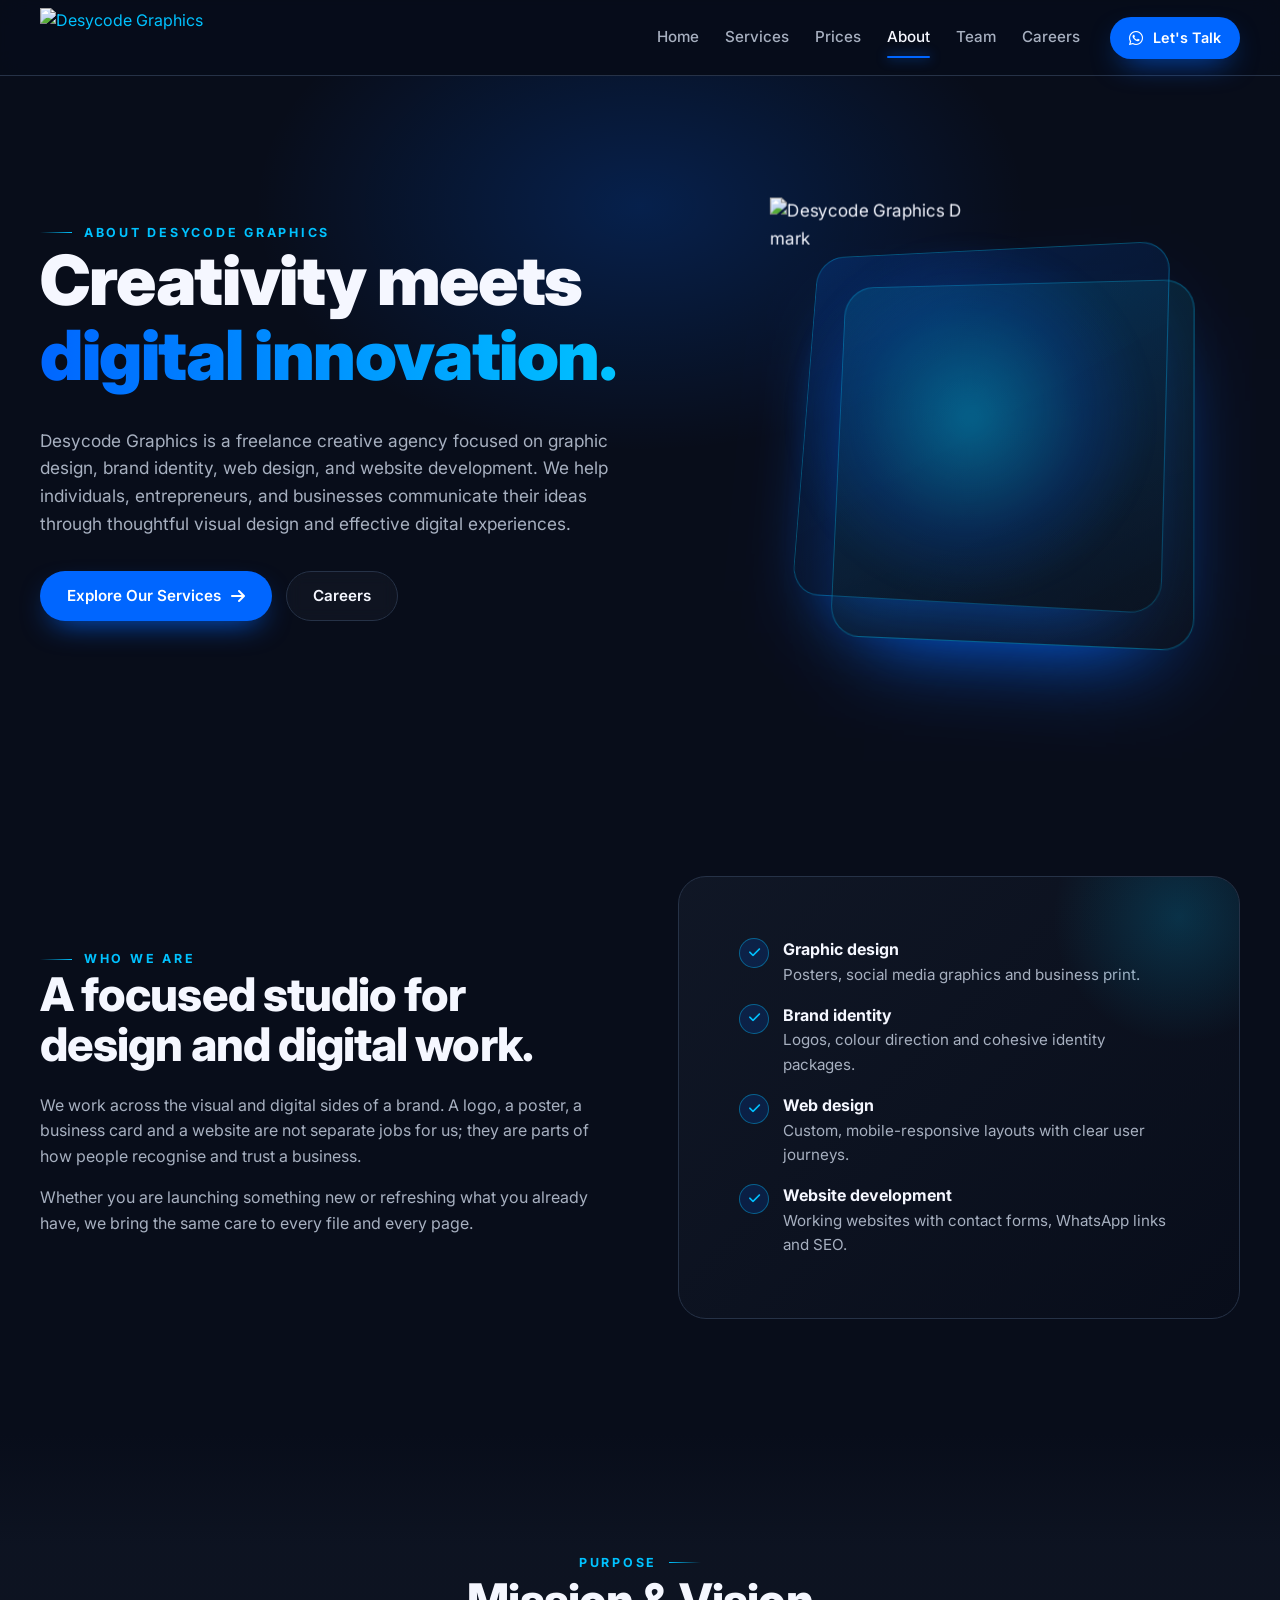
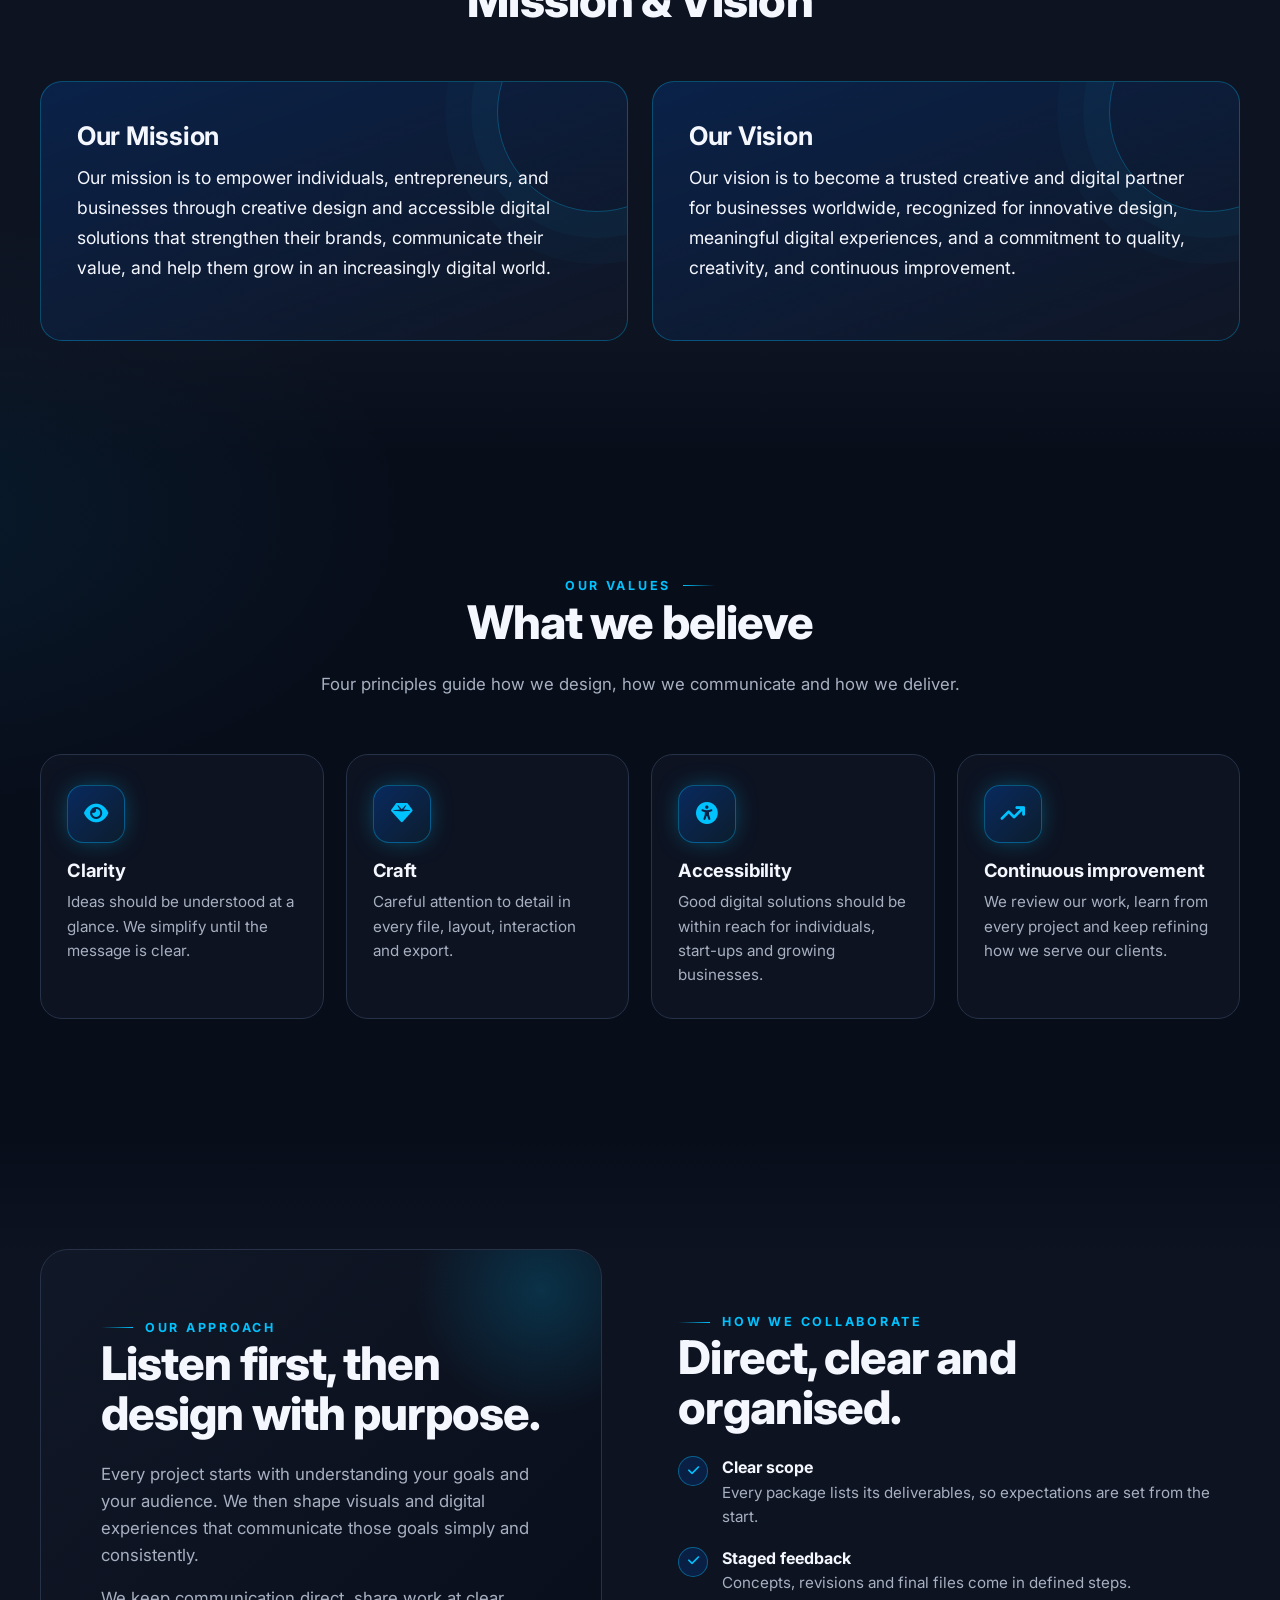
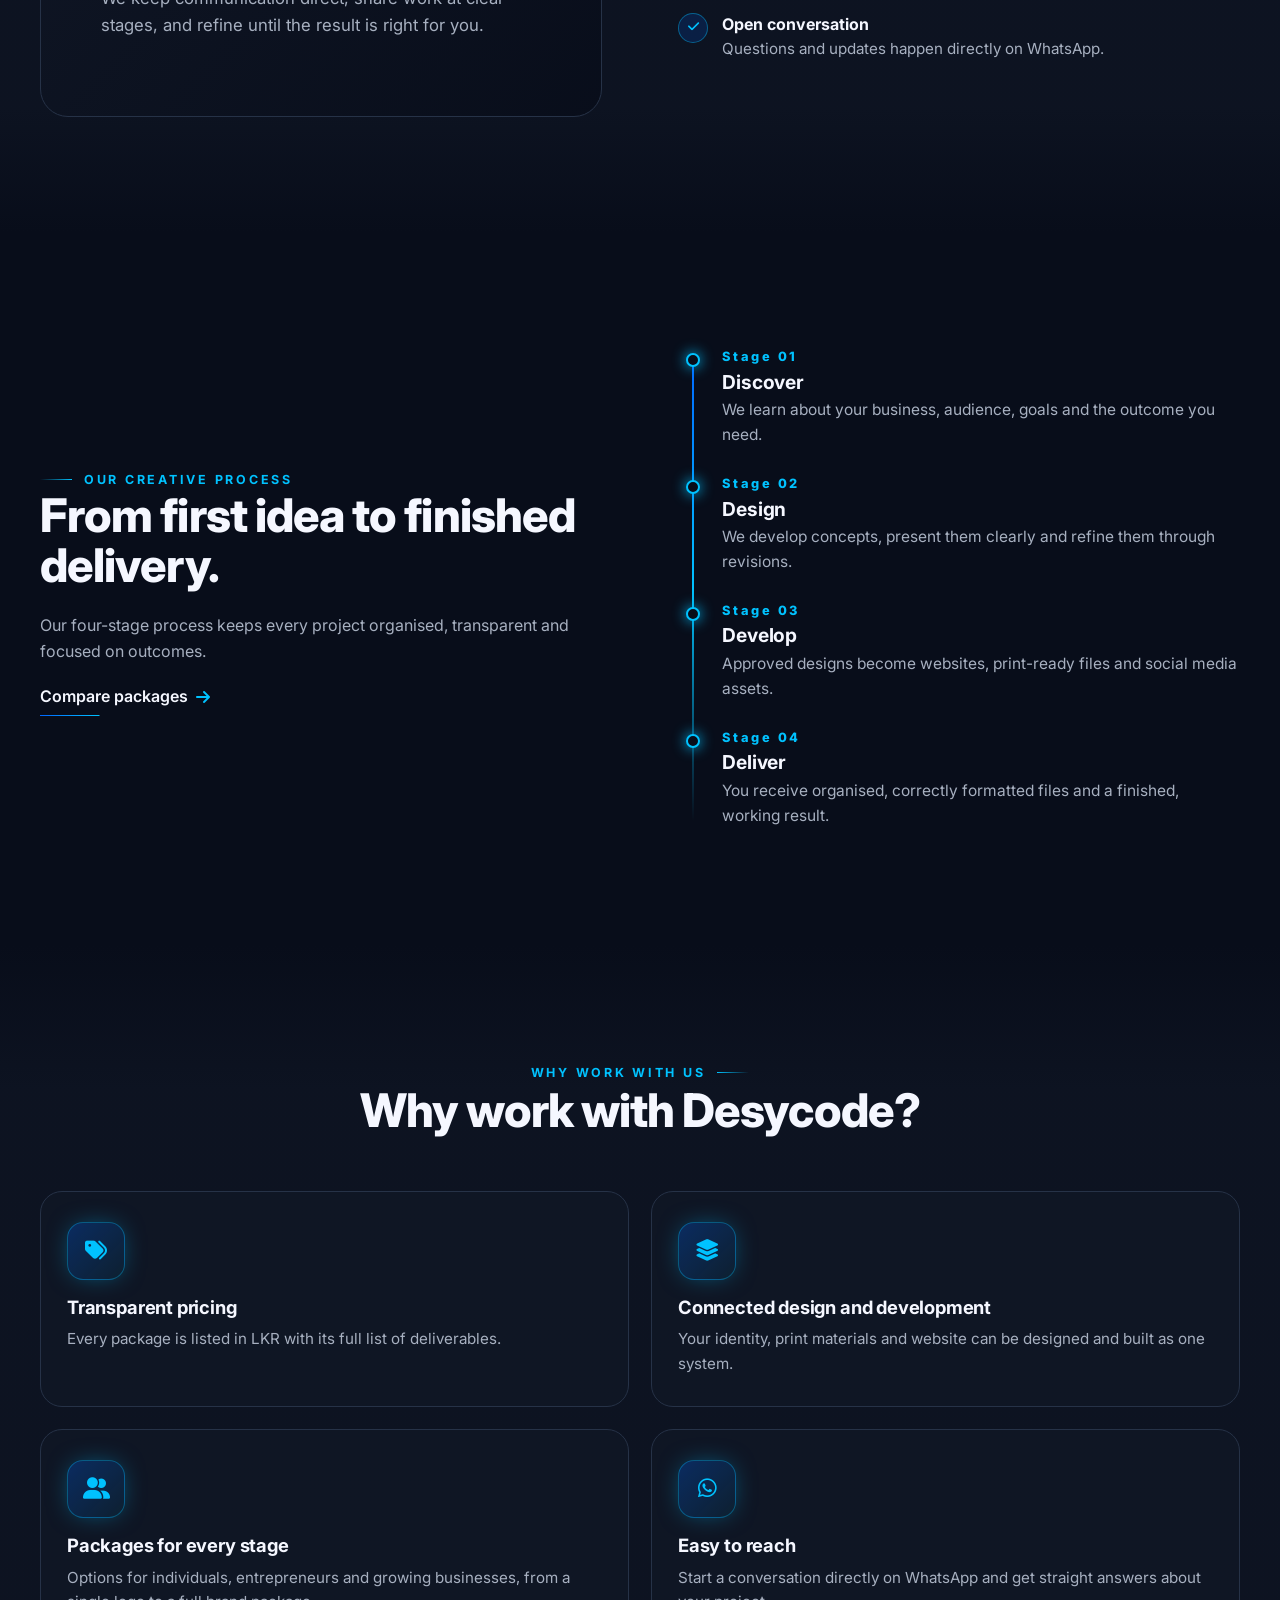
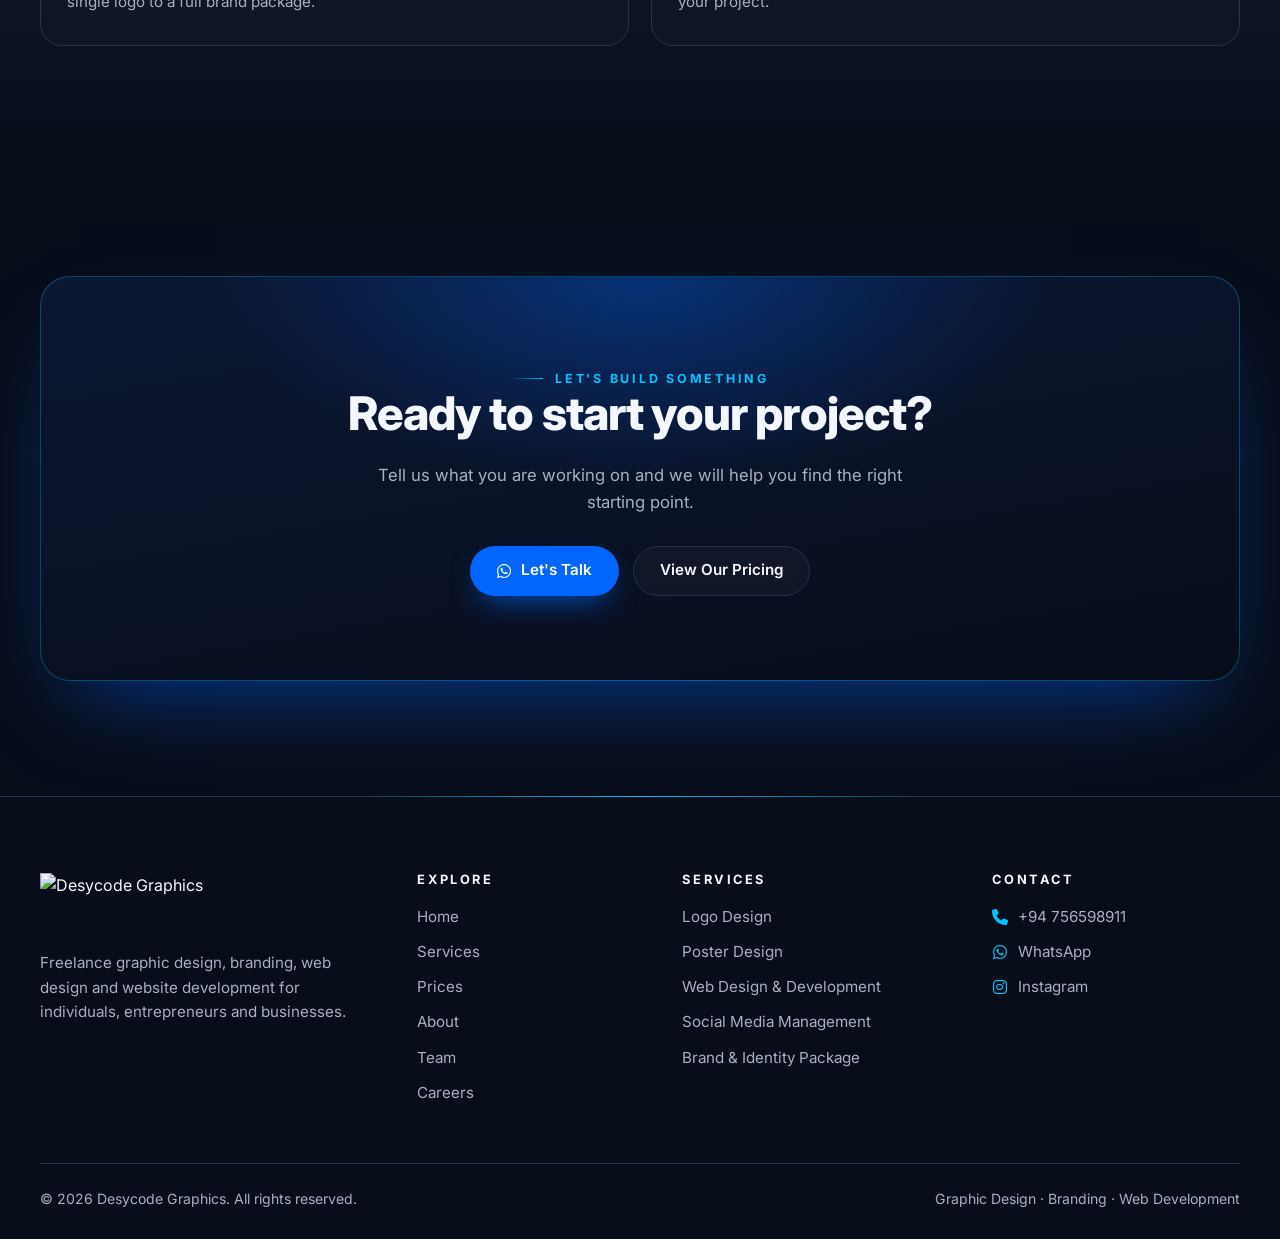
==== about.html @ 60a07365 "Add files via upload" ====
<!doctype html>
<html lang="en">
<head>
  <meta charset="utf-8">
  <meta name="viewport" content="width=device-width, initial-scale=1">
  <title>About | Desycode Graphics</title>
  <meta name="description" content="Learn about Desycode Graphics, a freelance creative agency focused on graphic design, brand identity, web design and website development. Read our mission and vision.">
  <link rel="icon" href="assets/logo-mark.png" type="image/png">
  <link rel="preconnect" href="https://fonts.googleapis.com">
  <link rel="preconnect" href="https://fonts.gstatic.com" crossorigin>
  <link href="https://fonts.googleapis.com/css2?family=Inter:wght@400;500;600;700;800;900&amp;display=swap" rel="stylesheet">
  <link rel="stylesheet" href="https://cdnjs.cloudflare.com/ajax/libs/font-awesome/6.5.1/css/all.min.css" crossorigin="anonymous" referrerpolicy="no-referrer">
  <link rel="stylesheet" href="style.css">
</head>
<body>

<a class="skip-link" href="#main">Skip to content</a>

<header class="site-header">
  <a class="brand" href="index.html" aria-label="Desycode Graphics home">
    <img src="assets/logo-wordmark.png" alt="Desycode Graphics" width="640" height="213">
  </a>
  <input class="nav-toggle" type="checkbox" id="nav-toggle" aria-label="Show navigation menu">
  <label class="menu-btn" for="nav-toggle" aria-hidden="true"><span></span><span></span><span></span></label>
  <nav class="site-nav" aria-label="Main navigation">
    <ul class="nav-links">
      <li><a href="index.html">Home</a></li>
      <li><a href="service.html">Services</a></li>
      <li><a href="price.html">Prices</a></li>
      <li><a href="about.html" aria-current="page">About</a></li>
      <li><a href="team.html">Team</a></li>
      <li><a href="career.html">Careers</a></li>
    </ul>
    <a class="btn btn-primary btn-sm" href="https://wa.me/94756598911?text=Hi%20Desycode%20Graphics%2C%20I%27d%20like%20to%20discuss%20a%20project." target="_blank" rel="noopener noreferrer"><i class="fa-brands fa-whatsapp" aria-hidden="true"></i>Let's Talk</a>
  </nav>
</header>

<main id="main">

  <!-- ============ HERO ============ -->
  <section class="page-hero" aria-labelledby="page-title">
    <div class="container hero-grid">
      <div class="hero-copy">
        <span class="eyebrow">About Desycode Graphics</span>
        <h1 id="page-title">Creativity meets <span class="gradient-text">digital innovation.</span></h1>
        <p class="hero-lead">Desycode Graphics is a freelance creative agency focused on graphic design, brand identity, web design, and website development. We help individuals, entrepreneurs, and businesses communicate their ideas through thoughtful visual design and effective digital experiences.</p>
        <div class="hero-actions">
          <a class="btn btn-primary" href="service.html">Explore Our Services <i class="fa-solid fa-arrow-right" aria-hidden="true"></i></a>
          <a class="btn btn-ghost" href="career.html">Careers</a>
        </div>
      </div>

      <div class="visual-stack" aria-hidden="true">
        <div class="plate"></div>
        <div class="plate plate-2"></div>
        <div class="glow-core"></div>
        <img class="logo-mark" src="assets/logo-mark.png" alt="Desycode Graphics D mark" width="800" height="800">
      </div>
    </div>
  </section>

  <!-- ============ WHO WE ARE ============ -->
  <section class="section" aria-labelledby="who-title">
    <div class="container split">
      <div>
        <span class="eyebrow">Who we are</span>
        <h2 id="who-title">A focused studio for design and digital work.</h2>
        <p>We work across the visual and digital sides of a brand. A logo, a poster, a business card and a website are not separate jobs for us; they are parts of how people recognise and trust a business.</p>
        <p>Whether you are launching something new or refreshing what you already have, we bring the same care to every file and every page.</p>
      </div>
      <div class="intro-panel">
        <ul class="checklist">
          <li><i class="fa-solid fa-check" aria-hidden="true"></i><div><strong>Graphic design</strong><span>Posters, social media graphics and business print.</span></div></li>
          <li><i class="fa-solid fa-check" aria-hidden="true"></i><div><strong>Brand identity</strong><span>Logos, colour direction and cohesive identity packages.</span></div></li>
          <li><i class="fa-solid fa-check" aria-hidden="true"></i><div><strong>Web design</strong><span>Custom, mobile-responsive layouts with clear user journeys.</span></div></li>
          <li><i class="fa-solid fa-check" aria-hidden="true"></i><div><strong>Website development</strong><span>Working websites with contact forms, WhatsApp links and SEO.</span></div></li>
        </ul>
      </div>
    </div>
  </section>

  <!-- ============ MISSION & VISION ============ -->
  <section class="section section-alt" aria-labelledby="mv-title">
    <div class="container">
      <div class="section-head">
        <span class="eyebrow">Purpose</span>
        <h2 id="mv-title">Mission &amp; Vision</h2>
      </div>
      <div class="grid grid-2">
        <article class="statement">
          <h3>Our Mission</h3>
          <p>Our mission is to empower individuals, entrepreneurs, and businesses through creative design and accessible digital solutions that strengthen their brands, communicate their value, and help them grow in an increasingly digital world.</p>
        </article>
        <article class="statement">
          <h3>Our Vision</h3>
          <p>Our vision is to become a trusted creative and digital partner for businesses worldwide, recognized for innovative design, meaningful digital experiences, and a commitment to quality, creativity, and continuous improvement.</p>
        </article>
      </div>
    </div>
  </section>

  <!-- ============ WHAT WE BELIEVE ============ -->
  <section class="section" aria-labelledby="believe-title">
    <div class="container">
      <div class="section-head">
        <span class="eyebrow">Our values</span>
        <h2 id="believe-title">What we believe</h2>
        <p>Four principles guide how we design, how we communicate and how we deliver.</p>
      </div>
      <div class="grid values-grid">
        <article class="feature">
          <div class="icon-box" aria-hidden="true"><i class="fa-solid fa-eye"></i></div>
          <h3>Clarity</h3>
          <p>Ideas should be understood at a glance. We simplify until the message is clear.</p>
        </article>
        <article class="feature">
          <div class="icon-box" aria-hidden="true"><i class="fa-solid fa-gem"></i></div>
          <h3>Craft</h3>
          <p>Careful attention to detail in every file, layout, interaction and export.</p>
        </article>
        <article class="feature">
          <div class="icon-box" aria-hidden="true"><i class="fa-solid fa-universal-access"></i></div>
          <h3>Accessibility</h3>
          <p>Good digital solutions should be within reach for individuals, start-ups and growing businesses.</p>
        </article>
        <article class="feature">
          <div class="icon-box" aria-hidden="true"><i class="fa-solid fa-arrow-trend-up"></i></div>
          <h3>Continuous improvement</h3>
          <p>We review our work, learn from every project and keep refining how we serve our clients.</p>
        </article>
      </div>
    </div>
  </section>

  <!-- ============ OUR APPROACH ============ -->
  <section class="section section-alt" aria-labelledby="approach-title">
    <div class="container split">
      <div class="intro-panel">
        <span class="eyebrow">Our approach</span>
        <h2 id="approach-title">Listen first, then design with purpose.</h2>
        <p>Every project starts with understanding your goals and your audience. We then shape visuals and digital experiences that communicate those goals simply and consistently.</p>
        <p>We keep communication direct, share work at clear stages, and refine until the result is right for you.</p>
      </div>
      <div>
        <span class="eyebrow">How we collaborate</span>
        <h2 id="collab-title">Direct, clear and organised.</h2>
        <ul class="checklist">
          <li><i class="fa-solid fa-check" aria-hidden="true"></i><div><strong>Clear scope</strong><span>Every package lists its deliverables, so expectations are set from the start.</span></div></li>
          <li><i class="fa-solid fa-check" aria-hidden="true"></i><div><strong>Staged feedback</strong><span>Concepts, revisions and final files come in defined steps.</span></div></li>
          <li><i class="fa-solid fa-check" aria-hidden="true"></i><div><strong>Open conversation</strong><span>Questions and updates happen directly on WhatsApp.</span></div></li>
        </ul>
      </div>
    </div>
  </section>

  <!-- ============ CREATIVE PROCESS (timeline) ============ -->
  <section class="section" aria-labelledby="process-title">
    <div class="container split">
      <div>
        <span class="eyebrow">Our creative process</span>
        <h2 id="process-title">From first idea to finished delivery.</h2>
        <p>Our four-stage process keeps every project organised, transparent and focused on outcomes.</p>
        <a class="text-link" href="price.html">Compare packages <i class="fa-solid fa-arrow-right" aria-hidden="true"></i></a>
      </div>
      <ol class="timeline">
        <li>
          <span class="step-num">Stage 01</span>
          <h3>Discover</h3>
          <p>We learn about your business, audience, goals and the outcome you need.</p>
        </li>
        <li>
          <span class="step-num">Stage 02</span>
          <h3>Design</h3>
          <p>We develop concepts, present them clearly and refine them through revisions.</p>
        </li>
        <li>
          <span class="step-num">Stage 03</span>
          <h3>Develop</h3>
          <p>Approved designs become websites, print-ready files and social media assets.</p>
        </li>
        <li>
          <span class="step-num">Stage 04</span>
          <h3>Deliver</h3>
          <p>You receive organised, correctly formatted files and a finished, working result.</p>
        </li>
      </ol>
    </div>
  </section>

  <!-- ============ WHY WORK WITH US ============ -->
  <section class="section section-alt" aria-labelledby="why-title">
    <div class="container">
      <div class="section-head">
        <span class="eyebrow">Why work with us</span>
        <h2 id="why-title">Why work with Desycode?</h2>
      </div>
      <div class="grid why-list">
        <article class="feature">
          <div class="icon-box" aria-hidden="true"><i class="fa-solid fa-tags"></i></div>
          <h3>Transparent pricing</h3>
          <p>Every package is listed in LKR with its full list of deliverables.</p>
        </article>
        <article class="feature">
          <div class="icon-box" aria-hidden="true"><i class="fa-solid fa-layer-group"></i></div>
          <h3>Connected design and development</h3>
          <p>Your identity, print materials and website can be designed and built as one system.</p>
        </article>
        <article class="feature">
          <div class="icon-box" aria-hidden="true"><i class="fa-solid fa-user-group"></i></div>
          <h3>Packages for every stage</h3>
          <p>Options for individuals, entrepreneurs and growing businesses, from a single logo to a full brand package.</p>
        </article>
        <article class="feature">
          <div class="icon-box" aria-hidden="true"><i class="fa-brands fa-whatsapp"></i></div>
          <h3>Easy to reach</h3>
          <p>Start a conversation directly on WhatsApp and get straight answers about your project.</p>
        </article>
      </div>
    </div>
  </section>

  <!-- ============ CTA ============ -->
  <section class="section" aria-labelledby="cta-title">
    <div class="container">
      <div class="cta-band">
        <span class="eyebrow">Let's build something</span>
        <h2 id="cta-title">Ready to start your project?</h2>
        <p>Tell us what you are working on and we will help you find the right starting point.</p>
        <div class="hero-actions">
          <a class="btn btn-primary" href="https://wa.me/94756598911?text=Hi%20Desycode%20Graphics%2C%20I%27d%20like%20to%20discuss%20a%20project." target="_blank" rel="noopener noreferrer"><i class="fa-brands fa-whatsapp" aria-hidden="true"></i>Let's Talk</a>
          <a class="btn btn-ghost" href="price.html">View Our Pricing</a>
        </div>
      </div>
    </div>
  </section>

</main>

<footer class="site-footer">
  <div class="container">
    <div class="footer-grid">
      <div class="footer-brand">
        <img class="footer-logo" src="assets/logo-wordmark.png" alt="Desycode Graphics" width="640" height="213" loading="lazy">
        <p>Freelance graphic design, branding, web design and website development for individuals, entrepreneurs and businesses.</p>
      </div>
      <nav aria-label="Footer navigation">
        <h4>Explore</h4>
        <ul>
          <li><a href="index.html">Home</a></li>
          <li><a href="service.html">Services</a></li>
          <li><a href="price.html">Prices</a></li>
          <li><a href="about.html">About</a></li>
          <li><a href="team.html">Team</a></li>
          <li><a href="career.html">Careers</a></li>
        </ul>
      </nav>
      <nav aria-label="Service links">
        <h4>Services</h4>
        <ul>
          <li><a href="price.html#logo">Logo Design</a></li>
          <li><a href="price.html#poster">Poster Design</a></li>
          <li><a href="price.html#web">Web Design &amp; Development</a></li>
          <li><a href="price.html#social">Social Media Management</a></li>
          <li><a href="price.html#brand">Brand &amp; Identity Package</a></li>
        </ul>
      </nav>
      <div>
        <h4>Contact</h4>
        <ul>
          <li><i class="fa-solid fa-phone" aria-hidden="true"></i><a href="tel:+94756598911">+94 756598911</a></li>
          <li><i class="fa-brands fa-whatsapp" aria-hidden="true"></i><a href="https://wa.me/94756598911" target="_blank" rel="noopener noreferrer">WhatsApp</a></li>
          <li><i class="fa-brands fa-instagram" aria-hidden="true"></i><a href="https://www.instagram.com/desycode" target="_blank" rel="noopener noreferrer">Instagram</a></li>
        </ul>
      </div>
    </div>
    <div class="footer-bottom">
      <p>&copy; 2026 Desycode Graphics. All rights reserved.</p>
      <p>Graphic Design &middot; Branding &middot; Web Development</p>
    </div>
  </div>
</footer>

</body>
</html>
---- style.css ----
/* ==========================================================================
   DESYCODE GRAPHICS — Global stylesheet (shared by all six pages)
   HTML + CSS only. No JavaScript.
   ========================================================================== */

/* ==========================================================================
   1. CSS CUSTOM PROPERTIES (brand palette + tokens)
   ========================================================================== */
:root {
  --color-primary: #0066FF;   /* Electric Blue */
  --color-secondary: #00C2FF; /* Cyan Blue */
  --color-bg: #080D1A;        /* Midnight Navy (main background) */
  --color-text: #F5F7FF;      /* Soft White (main font colour) */
  --color-surface: #111827;   /* Dark Slate (secondary background) */
  --color-muted: #A7B0C0;     /* Cool Gray (muted text) */
  --color-hover: #0052CC;     /* Deep Blue (button hover) */
  --color-border: #263247;    /* Slate Blue (borders) */

  --glow-cyan: 0 0 24px rgba(0, 194, 255, .35);
  --glow-blue: 0 0 40px rgba(0, 102, 255, .35);

  --radius-lg: 22px;
  --radius-md: 14px;
  --container: 1200px;
  --gutter: clamp(16px, 4vw, 40px);
  --header-h: 76px;
  --ease: cubic-bezier(.2, .7, .2, 1);
  --font: "Inter", system-ui, -apple-system, "Segoe UI", Roboto, Helvetica, Arial, sans-serif;
}

/* ==========================================================================
   2. RESET & BASE
   ========================================================================== */
*, *::before, *::after { box-sizing: border-box; }

html {
  -webkit-text-size-adjust: 100%;
  text-size-adjust: 100%;
  scroll-behavior: smooth;
  scroll-padding-top: calc(var(--header-h) + 16px);
  color-scheme: dark;
  background: var(--color-bg);
}

body {
  margin: 0;
  min-height: 100vh;
  font-family: var(--font);
  font-size: 1rem;
  line-height: 1.6;
  color: var(--color-text);
  background-color: var(--color-bg);
  background-image:
    radial-gradient(1100px 600px at 90% -10%, rgba(0, 102, 255, .16), transparent 60%),
    radial-gradient(900px 500px at -10% 35%, rgba(0, 194, 255, .08), transparent 60%);
  overflow-x: hidden;
  -webkit-font-smoothing: antialiased;
  -moz-osx-font-smoothing: grayscale;
}

img, svg, video { max-width: 100%; height: auto; display: block; }
ul, ol { margin: 0; padding: 0; }
p { margin: 0 0 1em; color: var(--color-muted); }
h1, h2, h3, h4 { margin: 0 0 .5em; color: var(--color-text); line-height: 1.08; letter-spacing: -.02em; font-weight: 800; }
h1 { font-size: clamp(2.3rem, 5.4vw, 4.4rem); font-weight: 900; }
h2 { font-size: clamp(1.9rem, 4vw, 2.9rem); }
h3 { font-size: 1.25rem; font-weight: 700; letter-spacing: -.01em; }
h4 { font-size: .8rem; font-weight: 700; letter-spacing: .2em; text-transform: uppercase; }
strong { color: var(--color-text); font-weight: 700; }

a { color: var(--color-secondary); text-decoration: none; transition: color .3s var(--ease); }
a:hover { color: var(--color-text); }

:focus-visible {
  outline: 2px solid var(--color-secondary);
  outline-offset: 3px;
  border-radius: 6px;
}

.sr-only {
  position: absolute !important;
  width: 1px; height: 1px;
  padding: 0; margin: -1px;
  overflow: hidden; clip: rect(0, 0, 0, 0);
  white-space: nowrap; border: 0;
}

.skip-link {
  position: fixed;
  top: 12px; left: 12px;
  z-index: 1000;
  padding: 10px 16px;
  border-radius: 10px;
  background: var(--color-primary);
  color: #fff;
  font-weight: 600;
  transform: translateY(-160%);
  transition: transform .3s var(--ease);
}
.skip-link:focus { transform: translateY(0); color: #fff; }

/* ==========================================================================
   3. CSS-ONLY CUSTOM CURSOR
   A cyan ring for the default cursor and a glowing blue dot over links and
   buttons. Native cursors are restored on touch and coarse-pointer devices.
   ========================================================================== */
html, body {
  cursor: url("data:image/svg+xml,%3Csvg xmlns='http://www.w3.org/2000/svg' width='28' height='28' viewBox='0 0 28 28'%3E%3Ccircle cx='14' cy='14' r='9' fill='none' stroke='%2300C2FF' stroke-width='1.5'/%3E%3Ccircle cx='14' cy='14' r='1.8' fill='%2300C2FF'/%3E%3C/svg%3E") 14 14, auto;
}
a, button, label, summary, select, .btn, [role="button"] {
  cursor: url("data:image/svg+xml,%3Csvg xmlns='http://www.w3.org/2000/svg' width='32' height='32' viewBox='0 0 32 32'%3E%3Ccircle cx='16' cy='16' r='8' fill='%230066FF' fill-opacity='.55' stroke='%2300C2FF' stroke-width='2'/%3E%3C/svg%3E") 16 16, pointer;
}
input, textarea { cursor: text; }
@media (hover: none), (pointer: coarse) {
  html, body, a, button, label, summary, select, .btn, [role="button"] { cursor: auto; }
}

/* ==========================================================================
   4. LAYOUT UTILITIES
   ========================================================================== */
.container {
  width: min(calc(100% - 2 * var(--gutter)), var(--container));
  margin-inline: auto;
}

.section { position: relative; padding: clamp(64px, 9vw, 120px) 0; }
.section-alt {
  background: linear-gradient(180deg, transparent, rgba(17, 24, 39, .55) 18%, rgba(17, 24, 39, .55) 82%, transparent);
}
.section-head { max-width: 720px; margin: 0 auto 56px; text-align: center; }
.section-head.left { margin-left: 0; text-align: left; }
.section-head p { font-size: 1.05rem; }

.grid { display: grid; gap: 24px; }
.grid-2 { grid-template-columns: repeat(2, minmax(0, 1fr)); }
.grid-3 { grid-template-columns: repeat(3, minmax(0, 1fr)); }
.grid-4 { grid-template-columns: repeat(4, minmax(0, 1fr)); }

.split {
  display: grid;
  grid-template-columns: minmax(0, 1fr) minmax(0, 1fr);
  gap: clamp(32px, 6vw, 80px);
  align-items: center;
}

.eyebrow {
  display: inline-flex;
  align-items: center;
  gap: 12px;
  font-size: .78rem;
  font-weight: 700;
  letter-spacing: .22em;
  text-transform: uppercase;
  color: var(--color-secondary);
}
.eyebrow::before {
  content: "";
  width: 32px; height: 1px;
  background: linear-gradient(90deg, transparent, var(--color-secondary));
}
.section-head .eyebrow::after {
  content: "";
  width: 32px; height: 1px;
  background: linear-gradient(90deg, var(--color-secondary), transparent);
}
.section-head .eyebrow::before { display: none; }
.section-head .eyebrow { justify-content: center; }

.gradient-text {
  background: linear-gradient(90deg, var(--color-primary) 0%, var(--color-secondary) 100%);
  -webkit-background-clip: text;
  background-clip: text;
  color: transparent;
}

.pill {
  display: inline-flex;
  align-items: center;
  gap: 8px;
  padding: 8px 16px;
  border-radius: 999px;
  border: 1px solid var(--color-border);
  background: rgba(17, 24, 39, .6);
  color: var(--color-muted);
  font-size: .88rem;
  font-weight: 500;
}
.pill i { color: var(--color-secondary); }

.tag-row { display: flex; flex-wrap: wrap; gap: 10px; }
.intro-panel .tag-row { margin-top: 28px; }
.card .tag-row { margin-top: 18px; }
a.pill { transition: color .3s var(--ease), border-color .3s var(--ease), box-shadow .3s var(--ease); }
a.pill:hover { color: var(--color-text); border-color: var(--color-secondary); box-shadow: var(--glow-cyan); }

/* Centred page-hero copy (used on the pricing page) */
.hero-center { text-align: center; max-width: 820px; margin-inline: auto; }
.hero-center .hero-lead { margin-inline: auto; }
.hero-center .eyebrow { justify-content: center; }
.hero-center .eyebrow::before { display: none; }
.hero-center .eyebrow::after { content: ""; width: 32px; height: 1px; background: linear-gradient(90deg, var(--color-secondary), transparent); }

/* ==========================================================================
   5. BUTTONS
   ========================================================================== */
.btn {
  display: inline-flex;
  align-items: center;
  justify-content: center;
  gap: 10px;
  min-height: 50px;
  padding: 0 26px;
  border-radius: 999px;
  border: 1px solid transparent;
  font: 600 .95rem/1.2 var(--font);
  text-align: center;
  color: var(--color-text);
  transition: background .3s var(--ease), border-color .3s var(--ease), box-shadow .35s var(--ease), transform .35s var(--ease), color .3s;
}
.btn i { font-size: 1rem; }
.btn-primary {
  background: var(--color-primary);
  box-shadow: 0 12px 30px -12px rgba(0, 102, 255, .9);
  color: #fff;
}
.btn-primary:hover {
  background: var(--color-hover);
  color: #fff;
  transform: translateY(-2px);
  box-shadow: 0 0 0 1px rgba(0, 194, 255, .45), 0 16px 40px -10px rgba(0, 102, 255, .9);
}
.btn-ghost {
  background: rgba(255, 255, 255, .03);
  border-color: var(--color-border);
  backdrop-filter: blur(8px);
  -webkit-backdrop-filter: blur(8px);
}
.btn-ghost:hover {
  border-color: var(--color-secondary);
  box-shadow: var(--glow-cyan);
  transform: translateY(-2px);
  color: var(--color-text);
}
.btn-sm { min-height: 42px; padding: 0 18px; font-size: .9rem; }
.btn-block { width: 100%; }

.text-link {
  position: relative;
  display: inline-flex;
  align-items: center;
  gap: 8px;
  padding: 4px 0;
  font-weight: 600;
  color: var(--color-text);
}
.text-link::after {
  content: "";
  position: absolute;
  left: 0; right: 0; bottom: -2px;
  height: 1px;
  background: linear-gradient(90deg, var(--color-primary), var(--color-secondary));
  transform: scaleX(.35);
  transform-origin: left;
  transition: transform .45s var(--ease);
}
.text-link i { transition: transform .35s var(--ease); color: var(--color-secondary); }
.text-link:hover { color: var(--color-secondary); }
.text-link:hover::after { transform: scaleX(1); }
.text-link:hover i { transform: translateX(5px); }

/* ==========================================================================
   6. HEADER & NAVIGATION (CSS-only mobile menu via checkbox)
   ========================================================================== */
.site-header {
  position: sticky;
  top: 0;
  z-index: 100;
  display: flex;
  align-items: center;
  justify-content: space-between;
  gap: 20px;
  height: var(--header-h);
  padding: 0 var(--gutter);
  background: rgba(8, 13, 26, .72);
  -webkit-backdrop-filter: blur(14px) saturate(140%);
  backdrop-filter: blur(14px) saturate(140%);
  border-bottom: 1px solid var(--color-border);
}

.brand { display: inline-flex; flex: none; }
.brand img, .footer-logo {
  width: 176px;
  height: auto;
}

.site-nav { display: flex; align-items: center; gap: 30px; }
.nav-links { display: flex; align-items: center; gap: 26px; list-style: none; }
.nav-links a {
  position: relative;
  display: inline-block;
  padding: 6px 0;
  font-size: .95rem;
  font-weight: 500;
  color: var(--color-muted);
}
.nav-links a::after {
  content: "";
  position: absolute;
  left: 0; right: 0; bottom: -2px;
  height: 2px;
  border-radius: 2px;
  background: linear-gradient(90deg, var(--color-primary), var(--color-secondary));
  transform: scaleX(0);
  transform-origin: left;
  transition: transform .45s var(--ease);
}
.nav-links a:hover { color: var(--color-text); }
.nav-links a:hover::after { transform: scaleX(1); }
.nav-links a[aria-current="page"] { color: var(--color-text); }
.nav-links a[aria-current="page"]::after {
  transform: scaleX(1);
  background: var(--color-primary);
  box-shadow: 0 0 12px rgba(0, 102, 255, .9);
}

/* Hidden checkbox drives the mobile menu. It stays focusable for keyboard users. */
.nav-toggle {
  position: absolute;
  opacity: 0;
  width: 1px; height: 1px;
  margin: 0;
  pointer-events: none;
}
.menu-btn {
  display: none;
  flex-direction: column;
  justify-content: center;
  gap: 6px;
  width: 48px; height: 48px;
  padding: 0 13px;
  border: 1px solid var(--color-border);
  border-radius: 14px;
  background: rgba(255, 255, 255, .03);
  cursor: pointer;
}
.menu-btn span {
  display: block;
  width: 100%; height: 2px;
  border-radius: 2px;
  background: var(--color-text);
  transition: transform .35s var(--ease), opacity .25s;
}
.nav-toggle:focus-visible ~ .menu-btn { outline: 2px solid var(--color-secondary); outline-offset: 3px; }
.nav-toggle:checked ~ .menu-btn span:nth-child(1) { transform: translateY(8px) rotate(45deg); }
.nav-toggle:checked ~ .menu-btn span:nth-child(2) { opacity: 0; }
.nav-toggle:checked ~ .menu-btn span:nth-child(3) { transform: translateY(-8px) rotate(-45deg); }

/* ==========================================================================
   7. HERO (home) & PAGE HERO (inner pages)
   ========================================================================== */
.hero, .page-hero {
  position: relative;
  overflow: hidden;
  padding: clamp(56px, 8vw, 110px) 0 clamp(64px, 8vw, 110px);
}
.hero::before, .page-hero::before {
  content: "";
  position: absolute;
  left: 50%; top: -220px;
  width: 1100px; height: 700px;
  transform: translateX(-50%);
  background: radial-gradient(closest-side, rgba(0, 102, 255, .22), transparent 70%);
  pointer-events: none;
}
.hero-grid {
  position: relative;
  display: grid;
  grid-template-columns: minmax(0, 1.05fr) minmax(0, .95fr);
  gap: clamp(32px, 5vw, 72px);
  align-items: center;
}
.hero h1 {
  margin: 20px 0 22px;
  font-size: clamp(2.6rem, 6.6vw, 5.7rem);
  font-weight: 900;
  line-height: .96;
  letter-spacing: -.035em;
  text-transform: uppercase;
}
.hero .hero-sub {
  display: block;
  margin-bottom: 16px;
  font-size: clamp(1.1rem, 2.2vw, 1.5rem);
  font-weight: 700;
  line-height: 1.25;
  letter-spacing: -.01em;
  text-transform: none;
  color: var(--color-text);
}
.hero-lead { max-width: 36rem; font-size: 1.08rem; }
.hero-actions { display: flex; flex-wrap: wrap; gap: 14px; margin-top: 34px; }
.hero-meta { margin-top: 40px; }

/* ---------- 3D scene (CSS-only composition) ---------- */
.scene {
  position: relative;
  width: 100%;
  max-width: 520px;
  aspect-ratio: 1 / 1;
  margin-inline: auto;
  perspective: 1100px;
  overflow: hidden;
  border-radius: 32px;
}
.scene-sm { max-width: 420px; }

.grid-floor {
  position: absolute;
  left: -40%; right: -40%;
  bottom: -20%;
  height: 72%;
  background-image:
    linear-gradient(rgba(0, 194, 255, .24) 1px, transparent 1px),
    linear-gradient(90deg, rgba(0, 194, 255, .24) 1px, transparent 1px);
  background-size: 44px 44px;
  transform: rotateX(68deg);
  transform-origin: 50% 100%;
  -webkit-mask-image: linear-gradient(to top, #000 10%, transparent 78%);
  mask-image: linear-gradient(to top, #000 10%, transparent 78%);
  animation: grid-move 10s linear infinite;
}

.orb {
  position: absolute;
  border-radius: 50%;
  filter: blur(14px);
  animation: drift 11s ease-in-out infinite;
}
.orb-blue {
  width: 210px; height: 210px;
  left: 4%; top: 5%;
  background: radial-gradient(circle at 35% 35%, #4a93ff, var(--color-primary) 45%, transparent 70%);
}
.orb-cyan {
  width: 150px; height: 150px;
  right: 5%; bottom: 12%;
  background: radial-gradient(circle at 35% 35%, #8ae9ff, var(--color-secondary) 40%, transparent 70%);
  animation-delay: -4s;
}

.ring {
  position: absolute;
  inset: 8%;
  border-radius: 50%;
  border: 1.5px solid rgba(0, 194, 255, .35);
  border-top: 2px solid var(--color-secondary);
  box-shadow: 0 0 26px rgba(0, 194, 255, .22), inset 0 0 26px rgba(0, 194, 255, .1);
}
.ring-a { transform: rotateX(68deg); animation: ring-spin-a 16s linear infinite; }
.ring-b {
  inset: 18%;
  border-style: dashed;
  border-color: rgba(0, 102, 255, .7);
  border-top-color: var(--color-primary);
  transform: rotateX(60deg) rotateY(20deg);
  animation: ring-spin-b 22s linear infinite;
}

.cube {
  position: absolute;
  left: 11%; top: 17%;
  width: 116px; height: 116px;
  transform-style: preserve-3d;
  animation: cube-spin 18s linear infinite;
}
.cube .face {
  position: absolute;
  inset: 0;
  border: 1px solid rgba(0, 194, 255, .7);
  background: linear-gradient(135deg, rgba(0, 102, 255, .38), rgba(0, 194, 255, .06));
  box-shadow: inset 0 0 22px rgba(0, 194, 255, .22);
  backdrop-filter: blur(3px);
  -webkit-backdrop-filter: blur(3px);
}
.cube .f1 { transform: translateZ(58px); }
.cube .f2 { transform: rotateY(180deg) translateZ(58px); }
.cube .f3 { transform: rotateY(90deg) translateZ(58px); }
.cube .f4 { transform: rotateY(-90deg) translateZ(58px); }
.cube .f5 { transform: rotateX(90deg) translateZ(58px); }
.cube .f6 { transform: rotateX(-90deg) translateZ(58px); }

.glass {
  position: absolute;
  display: flex;
  align-items: flex-end;
  padding: 18px 20px;
  border-radius: 24px;
  background: linear-gradient(135deg, rgba(255, 255, 255, .16), rgba(255, 255, 255, .03));
  border: 1px solid rgba(255, 255, 255, .18);
  backdrop-filter: blur(12px) saturate(140%);
  -webkit-backdrop-filter: blur(12px) saturate(140%);
  box-shadow: 0 30px 60px -22px rgba(0, 102, 255, .55), inset 0 1px 0 rgba(255, 255, 255, .25);
  color: var(--color-text);
  font-size: .85rem;
  font-weight: 600;
  letter-spacing: .04em;
  animation: float 7s ease-in-out infinite;
}
.glass small { display: block; color: var(--color-secondary); font-size: .7rem; letter-spacing: .18em; text-transform: uppercase; font-weight: 700; margin-bottom: 4px; }
.glass-a {
  width: 50%; height: 25%;
  right: 3%; top: 6%;
  align-items: flex-start;
  transform: rotateY(-24deg) rotateX(12deg) translateZ(30px);
}
.glass-b {
  width: 48%; height: 30%;
  left: 8%; bottom: 13%;
  transform: rotateY(22deg) rotateX(-8deg) translateZ(20px);
  animation-delay: -3s;
}
.glass-c {
  width: 34%; height: 22%;
  right: 16%; bottom: 8%;
  transform: rotateY(-10deg) translateZ(50px);
  animation-delay: -5s;
}

.glow-core {
  position: absolute;
  left: 12%; top: 12%;
  width: 76%; aspect-ratio: 1 / 1;
  border-radius: 50%;
  background: radial-gradient(circle, rgba(0, 194, 255, .38), rgba(0, 102, 255, .14) 45%, transparent 70%);
  filter: blur(8px);
}
.logo-mark {
  position: absolute;
  left: 50%; top: 50%;
  width: 78%;
  transform: translate(-50%, -50%) translateZ(70px);

  animation: float-mark 6s ease-in-out infinite;
}

/* ==========================================================================
   8. CARDS, ICONS & SERVICES
   ========================================================================== */
.card {
  position: relative;
  display: flex;
  flex-direction: column;
  height: 100%;
  padding: 30px;
  border-radius: var(--radius-lg);
  background: linear-gradient(160deg, rgba(17, 24, 39, .92), rgba(8, 13, 26, .94));
  border: 1px solid var(--color-border);
  overflow: hidden;
  isolation: isolate;
  transform-style: preserve-3d;
  transition: transform .5s var(--ease), border-color .4s var(--ease), box-shadow .5s var(--ease);
}
.card::before {
  content: "";
  position: absolute;
  left: 0; right: 0; top: 0;
  height: 2px;
  background: linear-gradient(90deg, transparent, var(--color-secondary), transparent);
  opacity: .45;
}
.card:hover {
  transform: perspective(1000px) translateY(-8px) rotateX(3deg) rotateY(-3deg);
  border-color: rgba(0, 194, 255, .5);
  box-shadow: 0 0 0 1px rgba(0, 194, 255, .14), 0 30px 60px -26px rgba(0, 102, 255, .65);
}
.card h3 { margin-top: 22px; }
.card p { font-size: .97rem; }
.card-foot {
  margin-top: auto;
  padding-top: 24px;
  display: flex;
  flex-wrap: wrap;
  align-items: center;
  gap: 14px 22px;
}

.icon-box {
  width: 58px; height: 58px;
  display: grid;
  place-items: center;
  border-radius: 16px;
  font-size: 1.35rem;
  color: var(--color-secondary);
  background: linear-gradient(135deg, rgba(0, 102, 255, .28), rgba(0, 194, 255, .06));
  border: 1px solid rgba(0, 194, 255, .35);
  box-shadow: 0 0 24px -6px rgba(0, 194, 255, .5);
}

.service-grid { display: grid; grid-template-columns: repeat(6, minmax(0, 1fr)); gap: 24px; }
.service-grid .card { grid-column: span 2; }
.service-grid .card:nth-child(n + 4) { grid-column: span 3; }

.feature {
  padding: 30px 26px;
  border-radius: var(--radius-lg);
  border: 1px solid var(--color-border);
  background: rgba(17, 24, 39, .55);
  transition: border-color .4s var(--ease), transform .4s var(--ease), background .4s;
}
.feature:hover {
  border-color: rgba(0, 194, 255, .45);
  background: rgba(17, 24, 39, .85);
  transform: translateY(-5px);
}
.feature h3 { margin: 18px 0 10px; font-size: 1.15rem; }
.feature p { font-size: .95rem; margin: 0; }

/* ----- Process steps ----- */
.steps { display: grid; grid-template-columns: repeat(4, minmax(0, 1fr)); gap: 22px; counter-reset: step; }
.step {
  position: relative;
  padding: 30px 26px;
  border-radius: var(--radius-lg);
  border: 1px solid var(--color-border);
  background: linear-gradient(170deg, rgba(17, 24, 39, .9), rgba(8, 13, 26, .9));
  transition: border-color .4s var(--ease), transform .4s var(--ease);
}
.step:hover { border-color: rgba(0, 194, 255, .5); transform: translateY(-6px); }
.step-num {
  display: block;
  font-size: .8rem;
  font-weight: 800;
  letter-spacing: .2em;
  color: var(--color-secondary);
}
.step h3 { font-size: 1.45rem; margin: 14px 0 10px; }
.step p { font-size: .95rem; margin: 0; }
.step::after {
  content: "";
  position: absolute;
  right: -14px; top: 50%;
  width: 14px; height: 2px;
  background: linear-gradient(90deg, var(--color-secondary), transparent);
}
.step:last-child::after { display: none; }

/* ----- Featured work (concept placeholders) ----- */
.work {
  position: relative;
  margin: 0;
  aspect-ratio: 4 / 3;
  border-radius: var(--radius-lg);
  overflow: hidden;
  border: 1px solid var(--color-border);
  background: #0b1224;
  transition: transform .5s var(--ease), border-color .4s;
}
.work:hover { transform: translateY(-6px) rotateX(2deg); border-color: rgba(0, 194, 255, .5); }
.work-art { position: absolute; inset: 0; overflow: hidden; }
.work-art::before, .work-art::after { content: ""; position: absolute; border-radius: 50%; }
.art-1 { background: linear-gradient(135deg, #0a1f4d, #080D1A 70%); }
.art-1::before {
  width: 62%; aspect-ratio: 1; left: 18%; top: 14%;
  border: 2px solid rgba(0, 194, 255, .7);
  box-shadow: 0 0 40px rgba(0, 194, 255, .35), inset 0 0 30px rgba(0, 102, 255, .4);
}
.art-1::after {
  width: 22%; aspect-ratio: 1; left: 39%; top: 35%;
  background: radial-gradient(circle at 35% 35%, #8ae9ff, var(--color-primary));
}
.art-2 {
  background:
    repeating-linear-gradient(115deg, rgba(0, 102, 255, .35) 0 2px, transparent 2px 22px),
    linear-gradient(160deg, #0b1630, #080D1A);
}
.art-2::before {
  width: 70%; aspect-ratio: 1; right: -12%; bottom: -18%;
  background: radial-gradient(closest-side, rgba(0, 194, 255, .45), transparent 70%);
}
.art-3 {
  background: #0a1224;
}
.art-3::before {
  width: 120%; aspect-ratio: 1; left: -10%; top: -20%;
  background: repeating-radial-gradient(circle at 50% 50%, transparent 0 18px, rgba(0, 194, 255, .28) 19px 20px);
}
.art-3::after {
  width: 36%; aspect-ratio: 1; left: 32%; top: 32%;
  background: linear-gradient(135deg, var(--color-primary), var(--color-secondary));
  box-shadow: 0 0 40px rgba(0, 194, 255, .45);
}
.work figcaption {
  position: absolute;
  left: 0; right: 0; bottom: 0;
  padding: 44px 20px 18px;
  background: linear-gradient(transparent, rgba(8, 13, 26, .96) 65%);
}
.work figcaption strong { display: block; font-size: 1.05rem; }
.work figcaption span { font-size: .8rem; color: var(--color-muted); }
.placeholder-badge {
  position: absolute;
  top: 16px; left: 16px;
  padding: 6px 12px;
  border-radius: 999px;
  background: rgba(8, 13, 26, .75);
  border: 1px solid rgba(0, 194, 255, .4);
  color: var(--color-secondary);
  font-size: .72rem;
  font-weight: 700;
  letter-spacing: .12em;
  text-transform: uppercase;
}

/* ----- Mission / vision statements ----- */
.statement {
  position: relative;
  height: 100%;
  padding: 40px 36px;
  border-radius: var(--radius-lg);
  background: linear-gradient(160deg, rgba(0, 102, 255, .18), rgba(17, 24, 39, .7));
  border: 1px solid rgba(0, 194, 255, .3);
  overflow: hidden;
}
.statement::after {
  content: "";
  position: absolute;
  right: -70px; top: -70px;
  width: 200px; height: 200px;
  border-radius: 50%;
  border: 1px solid rgba(0, 194, 255, .3);
  box-shadow: 0 0 0 26px rgba(0, 194, 255, .035), 0 0 0 52px rgba(0, 194, 255, .025);
}
.statement h3 { font-size: 1.6rem; margin-bottom: 14px; }
.statement p { color: var(--color-text); font-size: 1.1rem; line-height: 1.7; position: relative; z-index: 1; }

/* ----- Trust / intro panel ----- */
.intro-panel {
  position: relative;
  padding: clamp(36px, 5vw, 60px);
  border-radius: 28px;
  border: 1px solid var(--color-border);
  background: linear-gradient(135deg, rgba(17, 24, 39, .9), rgba(8, 13, 26, .9));
  overflow: hidden;
}
.intro-panel::before {
  content: "";
  position: absolute;
  right: -120px; top: -140px;
  width: 360px; height: 360px;
  border-radius: 50%;
  background: radial-gradient(closest-side, rgba(0, 194, 255, .18), transparent 70%);
}
.intro-panel h2 { max-width: 22ch; }
.intro-panel p { max-width: 58ch; font-size: 1.05rem; position: relative; }

/* ----- Final CTA band ----- */
.cta-band {
  position: relative;
  text-align: center;
  padding: clamp(48px, 7vw, 84px) clamp(24px, 5vw, 64px);
  border-radius: 30px;
  border: 1px solid rgba(0, 194, 255, .3);
  background:
    radial-gradient(600px 300px at 50% 0%, rgba(0, 102, 255, .35), transparent 70%),
    linear-gradient(170deg, #0b1733, #080D1A);
  overflow: hidden;
  box-shadow: 0 40px 90px -40px rgba(0, 102, 255, .6);
}
.cta-band h2 { max-width: 20ch; margin-inline: auto; }
.cta-band p { max-width: 52ch; margin: 0 auto 30px; font-size: 1.05rem; }
.cta-band .hero-actions { justify-content: center; margin-top: 0; }

/* ==========================================================================
   9. PRICING
   ========================================================================== */
.price-group {
  padding: clamp(60px, 7vw, 92px) 0;
  border-bottom: 1px solid rgba(38, 50, 71, .6);
  scroll-margin-top: calc(var(--header-h) + 24px);
}
.price-group:last-of-type { border-bottom: 0; }
.price-group-head { display: grid; grid-template-columns: minmax(0, 1fr) minmax(0, 1fr); gap: 24px 48px; align-items: end; margin-bottom: 44px; }
.price-group-head h2 { margin-bottom: 0; }
.price-group-head p { margin: 0; font-size: 1.02rem; }

.tiers { display: grid; grid-template-columns: repeat(3, minmax(0, 1fr)); gap: 22px; align-items: stretch; }
.price-card {
  position: relative;
  display: flex;
  flex-direction: column;
  padding: 34px 28px 28px;
  border-radius: var(--radius-lg);
  background: linear-gradient(170deg, rgba(17, 24, 39, .95), rgba(8, 13, 26, .98));
  border: 1px solid var(--color-border);
  transition: transform .5s var(--ease), box-shadow .5s var(--ease);
}
.price-card::before {
  content: "";
  position: absolute;
  inset: -1px;
  border-radius: inherit;
  padding: 1px;
  background: linear-gradient(160deg, rgba(0, 194, 255, .75), rgba(0, 102, 255, .1) 40%, transparent 60%, rgba(0, 102, 255, .55));
  -webkit-mask: linear-gradient(#000 0 0) content-box, linear-gradient(#000 0 0);
  -webkit-mask-composite: xor;
  mask-composite: exclude;
  pointer-events: none;
}
.price-card:hover {
  transform: perspective(1000px) translateY(-8px) rotateX(2deg);
  box-shadow: 0 0 0 1px rgba(0, 194, 255, .2), 0 34px 70px -34px rgba(0, 102, 255, .8);
}
.tier-name {
  font-size: .78rem;
  font-weight: 700;
  letter-spacing: .2em;
  text-transform: uppercase;
  color: var(--color-secondary);
}
.price-card h3 { margin: 12px 0 0; font-size: 1.35rem; }
.price {
  display: flex;
  flex-wrap: wrap;
  align-items: baseline;
  gap: 4px 10px;
  margin: 18px 0 8px;
  color: var(--color-text);
  font-size: clamp(2rem, 3.2vw, 2.5rem);
  font-weight: 800;
  line-height: 1;
  letter-spacing: -.02em;
}
.price .cur { font-size: .95rem; font-weight: 700; color: var(--color-secondary); letter-spacing: .08em; }
.price .per { font-size: .95rem; font-weight: 500; color: var(--color-muted); letter-spacing: 0; }
.price-note { font-size: .88rem; color: var(--color-muted); margin: 0; min-height: 1.4em; }
.features {
  flex: 1;
  display: grid;
  gap: 13px;
  list-style: none;
  margin: 24px 0 28px;
  padding: 24px 0 0;
  border-top: 1px dashed var(--color-border);
}
.features li { display: flex; gap: 12px; align-items: flex-start; font-size: .95rem; line-height: 1.5; color: var(--color-text); }
.features i { flex: none; margin-top: 4px; color: var(--color-secondary); filter: drop-shadow(0 0 6px rgba(0, 194, 255, .55)); }
.price-card .btn { width: 100%; }

.jump-nav { display: flex; flex-wrap: wrap; justify-content: center; gap: 12px; margin-top: 40px; }
.price-footnote { margin-top: 36px; font-size: .92rem; text-align: center; }

/* ==========================================================================
   10. ABOUT
   ========================================================================== */
.timeline {
  position: relative;
  display: grid;
  gap: 26px;
  list-style: none;
  padding-left: 44px;
}
.timeline::before {
  content: "";
  position: absolute;
  left: 14px; top: 8px; bottom: 8px;
  width: 2px;
  background: linear-gradient(var(--color-primary), var(--color-secondary), transparent);
}
.timeline li { position: relative; }
.timeline li::before {
  content: "";
  position: absolute;
  left: -36px; top: 6px;
  width: 14px; height: 14px;
  border-radius: 50%;
  background: var(--color-bg);
  border: 2px solid var(--color-secondary);
  box-shadow: 0 0 14px var(--color-secondary);
}
.timeline h3 { margin-bottom: 6px; font-size: 1.2rem; }
.timeline p { margin: 0; font-size: .97rem; }
.timeline .step-num { margin-bottom: 4px; }

.checklist { list-style: none; display: grid; gap: 16px; }
.checklist li { display: flex; gap: 14px; align-items: flex-start; color: var(--color-text); }
.checklist i {
  flex: none;
  width: 30px; height: 30px;
  display: grid; place-items: center;
  border-radius: 50%;
  font-size: .8rem;
  color: var(--color-secondary);
  background: rgba(0, 102, 255, .16);
  border: 1px solid rgba(0, 194, 255, .4);
  margin-top: 1px;
}
.checklist span { display: block; color: var(--color-muted); font-size: .95rem; }
.checklist strong { display: block; }

.visual-stack {
  position: relative;
  aspect-ratio: 1 / 1;
  max-width: 480px;
  width: 100%;
  margin-inline: auto;
  perspective: 1100px;
}
.visual-stack .plate {
  position: absolute;
  inset: 12% 10%;
  border-radius: 30px;
  border: 1px solid rgba(0, 194, 255, .35);
  background: linear-gradient(150deg, rgba(0, 102, 255, .2), rgba(8, 13, 26, .4));
  box-shadow: 0 40px 80px -40px rgba(0, 102, 255, .8);
  transform: rotateY(-18deg) rotateX(10deg) translateZ(-20px);
}
.visual-stack .plate-2 {
  inset: 22% 4% 4% 22%;
  background: linear-gradient(160deg, rgba(0, 194, 255, .14), rgba(17, 24, 39, .3));
  transform: rotateY(-12deg) rotateX(8deg) translateZ(20px);
  animation: float 9s ease-in-out infinite;
}
.visual-stack .logo-mark { width: 46%; left: 34%; top: 30%; animation: float-mark 7s ease-in-out infinite; }

.values-grid { display: grid; grid-template-columns: repeat(4, minmax(0, 1fr)); gap: 22px; }

.why-list { display: grid; grid-template-columns: repeat(2, minmax(0, 1fr)); gap: 22px; }

/* ==========================================================================
   11. TEAM
   ========================================================================== */
.team-intro { max-width: 760px; }
.profile { position: relative; height: 100%; }
.profile .card { padding: 22px; }
.portrait {
  position: relative;
  aspect-ratio: 4 / 5;
  border-radius: 18px;
  overflow: hidden;
  display: grid;
  place-items: center;
  text-align: center;
  padding: 20px;
  color: var(--color-secondary);
  font-size: .78rem;
  font-weight: 700;
  letter-spacing: .16em;
  text-transform: uppercase;
  background:
    radial-gradient(circle at 50% 35%, rgba(0, 194, 255, .3), transparent 55%),
    linear-gradient(160deg, #15223d, #0a1020);
  border: 1px dashed rgba(0, 194, 255, .45);
}
.portrait img {
  position: absolute;
  inset: 0;
  width: 100%; height: 100%;
  object-fit: cover;
  transition: transform .9s var(--ease), filter .6s;
  filter: saturate(.9) contrast(1.05);
}
.profile:hover .portrait img { transform: scale(1.07); filter: saturate(1.1); }
.profile h3 { margin: 22px 0 4px; font-size: 1.3rem; }
.profile .role { display: block; margin-bottom: 14px; font-size: .8rem; font-weight: 700; letter-spacing: .16em; text-transform: uppercase; color: var(--color-secondary); }
.profile p { font-size: .95rem; }
.founder .card { display: grid; grid-template-columns: minmax(0, .8fr) minmax(0, 1.2fr); gap: clamp(24px, 4vw, 48px); padding: 30px; align-items: center; }
.founder .portrait { aspect-ratio: 4 / 5; }
.founder h3 { font-size: clamp(1.6rem, 3vw, 2.2rem); }
.founder .card-foot { padding-top: 14px; }
.founder .tag { display: inline-block; margin-bottom: 14px; }

/* ==========================================================================
   12. CAREERS & FORM
   ========================================================================== */
.role-card {
  height: 100%;
  padding: 26px 24px;
  border-radius: var(--radius-lg);
  border: 1px solid var(--color-border);
  background: rgba(17, 24, 39, .6);
  display: flex;
  flex-direction: column;
  gap: 14px;
  transition: border-color .4s, transform .4s var(--ease), box-shadow .4s;
}
.role-card:hover { border-color: rgba(0, 194, 255, .5); transform: translateY(-5px); box-shadow: 0 24px 50px -30px rgba(0, 102, 255, .7); }
.role-card h3 { margin: 0; font-size: 1.15rem; }
.role-card p { margin: 0; font-size: .93rem; }
.role-card .icon-box { width: 48px; height: 48px; font-size: 1.1rem; border-radius: 14px; }

.notice {
  display: flex;
  gap: 14px;
  align-items: flex-start;
  padding: 18px 20px;
  border-radius: var(--radius-md);
  border: 1px solid rgba(0, 194, 255, .3);
  background: rgba(0, 102, 255, .08);
  color: var(--color-muted);
  font-size: .95rem;
}
.notice i { color: var(--color-secondary); margin-top: 4px; }
.notice strong { color: var(--color-text); }

.form-card {
  padding: clamp(28px, 4vw, 52px);
  border-radius: 28px;
  border: 1px solid var(--color-border);
  background: linear-gradient(170deg, rgba(17, 24, 39, .95), rgba(8, 13, 26, .98));
  box-shadow: 0 40px 90px -50px rgba(0, 102, 255, .6);
}
.form { display: grid; grid-template-columns: repeat(2, minmax(0, 1fr)); gap: 22px; }
.field { display: grid; gap: 8px; min-width: 0; }
.field.full { grid-column: 1 / -1; }
.field label { font-size: .92rem; font-weight: 600; color: var(--color-text); }
.field .req { color: var(--color-secondary); margin-left: 2px; }
.field .hint { font-size: .8rem; color: var(--color-muted); }
.field input, .field select, .field textarea {
  width: 100%;
  min-height: 52px;
  padding: 14px 16px;
  font: inherit;
  font-size: 1rem;
  color: var(--color-text);
  background: rgba(8, 13, 26, .85);
  border: 1px solid var(--color-border);
  border-radius: 14px;
  transition: border-color .3s, box-shadow .3s;
}
.field textarea { min-height: 130px; resize: vertical; }
.field input::placeholder, .field textarea::placeholder { color: #7d889b; opacity: 1; }
.field input:focus, .field select:focus, .field textarea:focus {
  outline: none;
  border-color: var(--color-secondary);
  box-shadow: 0 0 0 3px rgba(0, 194, 255, .2), var(--glow-cyan);
}
.field select { appearance: none; -webkit-appearance: none; background-image: linear-gradient(45deg, transparent 50%, var(--color-secondary) 50%), linear-gradient(135deg, var(--color-secondary) 50%, transparent 50%); background-position: calc(100% - 22px) 50%, calc(100% - 16px) 50%; background-size: 6px 6px; background-repeat: no-repeat; padding-right: 44px; }
.form-actions { grid-column: 1 / -1; display: flex; flex-wrap: wrap; align-items: center; justify-content: space-between; gap: 18px; margin-top: 8px; }
.form-actions p { margin: 0; font-size: .88rem; max-width: 40ch; }

/* ==========================================================================
   13. FOOTER
   ========================================================================== */
.site-footer {
  position: relative;
  padding: 76px 0 28px;
  background: var(--color-bg);
  border-top: 1px solid var(--color-border);
}
.site-footer::before {
  content: "";
  position: absolute;
  left: 50%; top: -1px;
  width: min(560px, 80%);
  height: 1px;
  transform: translateX(-50%);
  background: linear-gradient(90deg, transparent, var(--color-secondary), transparent);
}
.footer-grid { display: grid; grid-template-columns: 1.5fr 1fr 1.2fr 1.1fr; gap: 40px; }
.footer-brand p { margin: 20px 0 0; max-width: 34ch; font-size: .95rem; }
.footer-grid h4 { color: var(--color-text); margin-bottom: 18px; }
.footer-grid ul { list-style: none; display: grid; gap: 11px; }
.footer-grid a { color: var(--color-muted); font-size: .95rem; }
.footer-grid a:hover { color: var(--color-secondary); }
.footer-grid li { display: flex; align-items: center; gap: 10px; }
.footer-grid li i { color: var(--color-secondary); width: 16px; text-align: center; }
.footer-bottom {
  margin-top: 58px;
  padding-top: 24px;
  display: flex;
  flex-wrap: wrap;
  justify-content: space-between;
  gap: 12px;
  border-top: 1px solid var(--color-border);
  font-size: .88rem;
  color: var(--color-muted);
}
.footer-bottom p { margin: 0; font-size: .88rem; }

/* ==========================================================================
   14. KEYFRAMES
   ========================================================================== */
@keyframes float {
  0%, 100% { translate: 0 0; }
  50% { translate: 0 -14px; }
}
@keyframes float-mark {
  0%, 100% { translate: 0 0; }
  50% { translate: 0 -12px; }
}
@keyframes drift {
  0%, 100% { translate: 0 0; opacity: .85; }
  50% { translate: 18px -22px; opacity: 1; }
}
@keyframes grid-move {
  from { background-position: 0 0; }
  to { background-position: 0 44px; }
}
@keyframes ring-spin-a {
  from { transform: rotateX(68deg) rotateZ(0deg); }
  to { transform: rotateX(68deg) rotateZ(360deg); }
}
@keyframes ring-spin-b {
  from { transform: rotateX(60deg) rotateY(20deg) rotateZ(0deg); }
  to { transform: rotateX(60deg) rotateY(20deg) rotateZ(360deg); }
}
@keyframes cube-spin {
  from { transform: rotateX(-18deg) rotateY(0deg); }
  to { transform: rotateX(-18deg) rotateY(360deg); }
}
@keyframes marquee {
  from { transform: translateX(0); }
  to { transform: translateX(-50%); }
}

/* ==========================================================================
   15. RESPONSIVE BREAKPOINTS
   ========================================================================== */
@media (max-width: 1100px) {
  .nav-links { gap: 20px; }
  .site-nav { gap: 22px; }
  .footer-grid { grid-template-columns: 1fr 1fr; }
  .steps { grid-template-columns: repeat(2, minmax(0, 1fr)); }
  .step::after { display: none; }
  .values-grid { grid-template-columns: repeat(2, minmax(0, 1fr)); }
}

@media (max-width: 1024px) {
  .service-grid { grid-template-columns: repeat(2, minmax(0, 1fr)); }
  .service-grid .card, .service-grid .card:nth-child(n + 4) { grid-column: auto; }
  .price-group-head { grid-template-columns: 1fr; gap: 14px; }
}

@media (max-width: 1080px) {
  /* Navigation collapses to a hamburger before the links can overflow */
  .menu-btn { display: flex; }
  .site-nav {
    position: absolute;
    top: 100%;
    left: 0; right: 0;
    display: none;
    flex-direction: column;
    align-items: stretch;
    gap: 22px;
    padding: 22px var(--gutter) 28px;
    background-color: #080D1A;
    isolation: isolate;
    border-bottom: 1px solid var(--color-border);
    box-shadow: 0 30px 60px -20px rgba(0, 0, 0, .7);
  }
  .nav-toggle:checked ~ .site-nav { display: flex; }
  .nav-links { flex-direction: column; align-items: stretch; gap: 0; }
  .nav-links li { border-bottom: 1px solid var(--color-border); }
  .nav-links a { display: block; padding: 15px 2px; font-size: 1.05rem; }
  .nav-links a::after { display: none; }
  .nav-links a[aria-current="page"] { color: var(--color-secondary); }
  .nav-links a[aria-current="page"]::before {
    content: "";
    display: inline-block;
    width: 8px; height: 8px;
    margin-right: 10px;
    border-radius: 50%;
    background: var(--color-primary);
    box-shadow: 0 0 10px var(--color-primary);
    vertical-align: middle;
  }
  .site-nav .btn { width: 100%; }
}

@media (max-width: 960px) {
  .hero-grid, .split { grid-template-columns: minmax(0, 1fr); }
  .hero-copy { text-align: center; }
  .hero-copy .hero-lead { margin-inline: auto; }
  .hero-copy .eyebrow { justify-content: center; }
  .hero-actions { justify-content: center; }
  .hero-copy .eyebrow::before { display: none; }
  .scene { max-width: 440px; }
  .tag-row.center { justify-content: center; }

  .tiers { grid-template-columns: minmax(0, 1fr); max-width: 560px; margin-inline: auto; }
  .grid-3, .grid-4 { grid-template-columns: repeat(2, minmax(0, 1fr)); }
  .steps { grid-template-columns: repeat(2, minmax(0, 1fr)); }
  .founder .card { grid-template-columns: minmax(0, 1fr); }
  .founder .portrait { max-width: 340px; margin-inline: auto; width: 100%; }
  .visual-stack { max-width: 400px; }
}

@media (max-width: 640px) {
  .grid-2, .grid-3, .grid-4, .steps, .values-grid, .why-list { grid-template-columns: minmax(0, 1fr); }
  .service-grid { grid-template-columns: minmax(0, 1fr); }
  .form { grid-template-columns: minmax(0, 1fr); }
  .form-actions { flex-direction: column; align-items: stretch; text-align: center; }
  .form-actions p { max-width: none; }
  .hero-actions .btn, .cta-band .btn { width: 100%; }
  .card, .price-card, .feature, .step { padding: 24px; }
  .statement { padding: 28px 24px; }
  .footer-grid { grid-template-columns: minmax(0, 1fr); }
  .brand img, .footer-logo { width: 150px; }
  .section-head { margin-bottom: 40px; }
  .price-card .btn { min-height: 52px; }
  .jump-nav .btn { width: 100%; }
  .scene { border-radius: 24px; }
  .founder .card { padding: 22px; }
  .timeline { padding-left: 38px; }
  .timeline li::before { left: -30px; }
  .timeline::before { left: 13px; }
  .site-footer { padding-top: 56px; }
}

@media (max-width: 425px) {
  :root { --header-h: 68px; }
  .menu-btn { width: 44px; height: 44px; }
  .hero h1 { font-size: clamp(2.2rem, 11.5vw, 2.8rem); }
  .page-hero h1 { font-size: clamp(2.0rem, 9.5vw, 2.5rem); }
  h2 { font-size: 1.75rem; }
  .btn { min-height: 48px; padding: 0 20px; }
  .glass { font-size: .78rem; padding: 14px 16px; }
  .cube { width: 92px; height: 92px; }
  .cube .f1 { transform: translateZ(46px); }
  .cube .f2 { transform: rotateY(180deg) translateZ(46px); }
  .cube .f3 { transform: rotateY(90deg) translateZ(46px); }
  .cube .f4 { transform: rotateY(-90deg) translateZ(46px); }
  .cube .f5 { transform: rotateX(90deg) translateZ(46px); }
  .cube .f6 { transform: rotateX(-90deg) translateZ(46px); }
  .footer-bottom { flex-direction: column; }
}

@media (max-width: 375px) {
  .container { width: min(calc(100% - 32px), var(--container)); }
  .pill { font-size: .82rem; padding: 7px 13px; }
}

/* ==========================================================================
   16. REDUCED MOTION
   ========================================================================== */
@media (prefers-reduced-motion: reduce) {
  *, *::before, *::after {
    animation-duration: .001ms !important;
    animation-iteration-count: 1 !important;
    transition-duration: .001ms !important;
    scroll-behavior: auto !important;
  }
  .card:hover, .price-card:hover, .feature:hover, .step:hover, .role-card:hover, .work:hover {
    transform: translateY(-2px);
  }
}
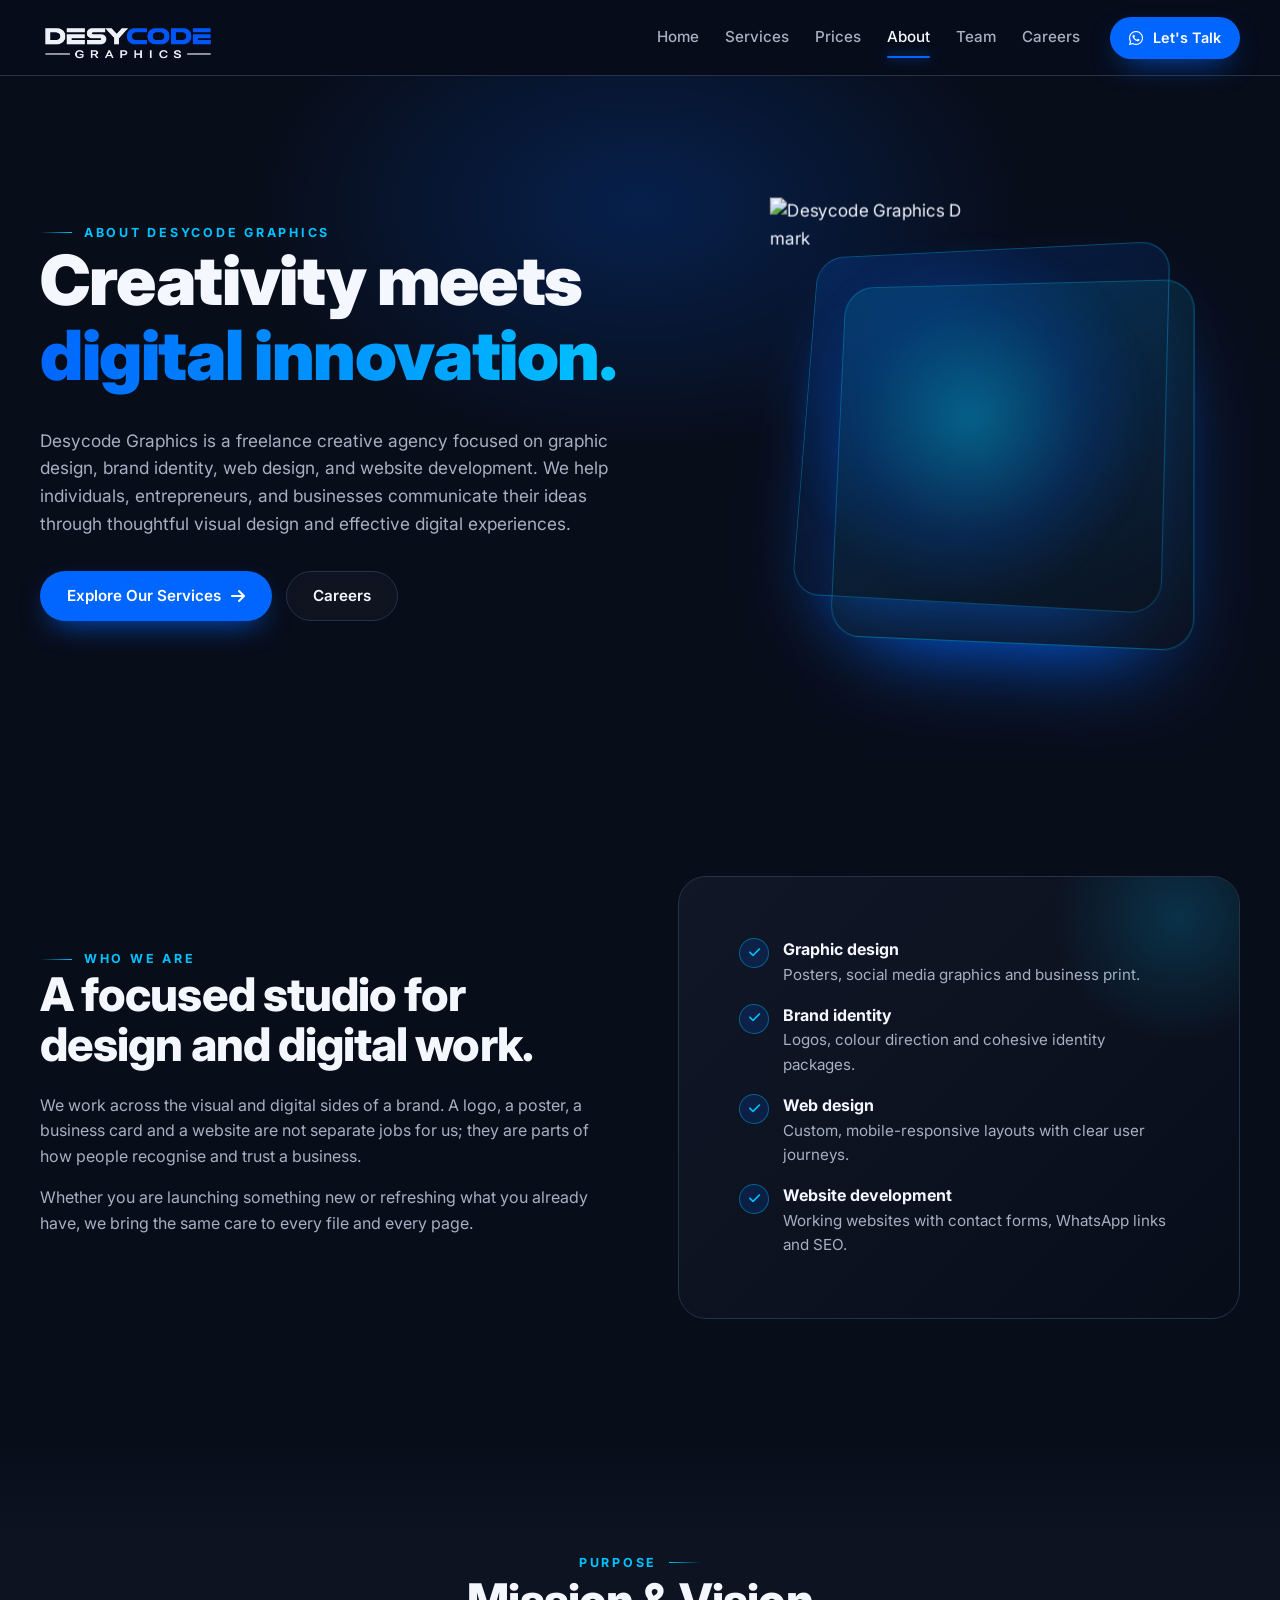
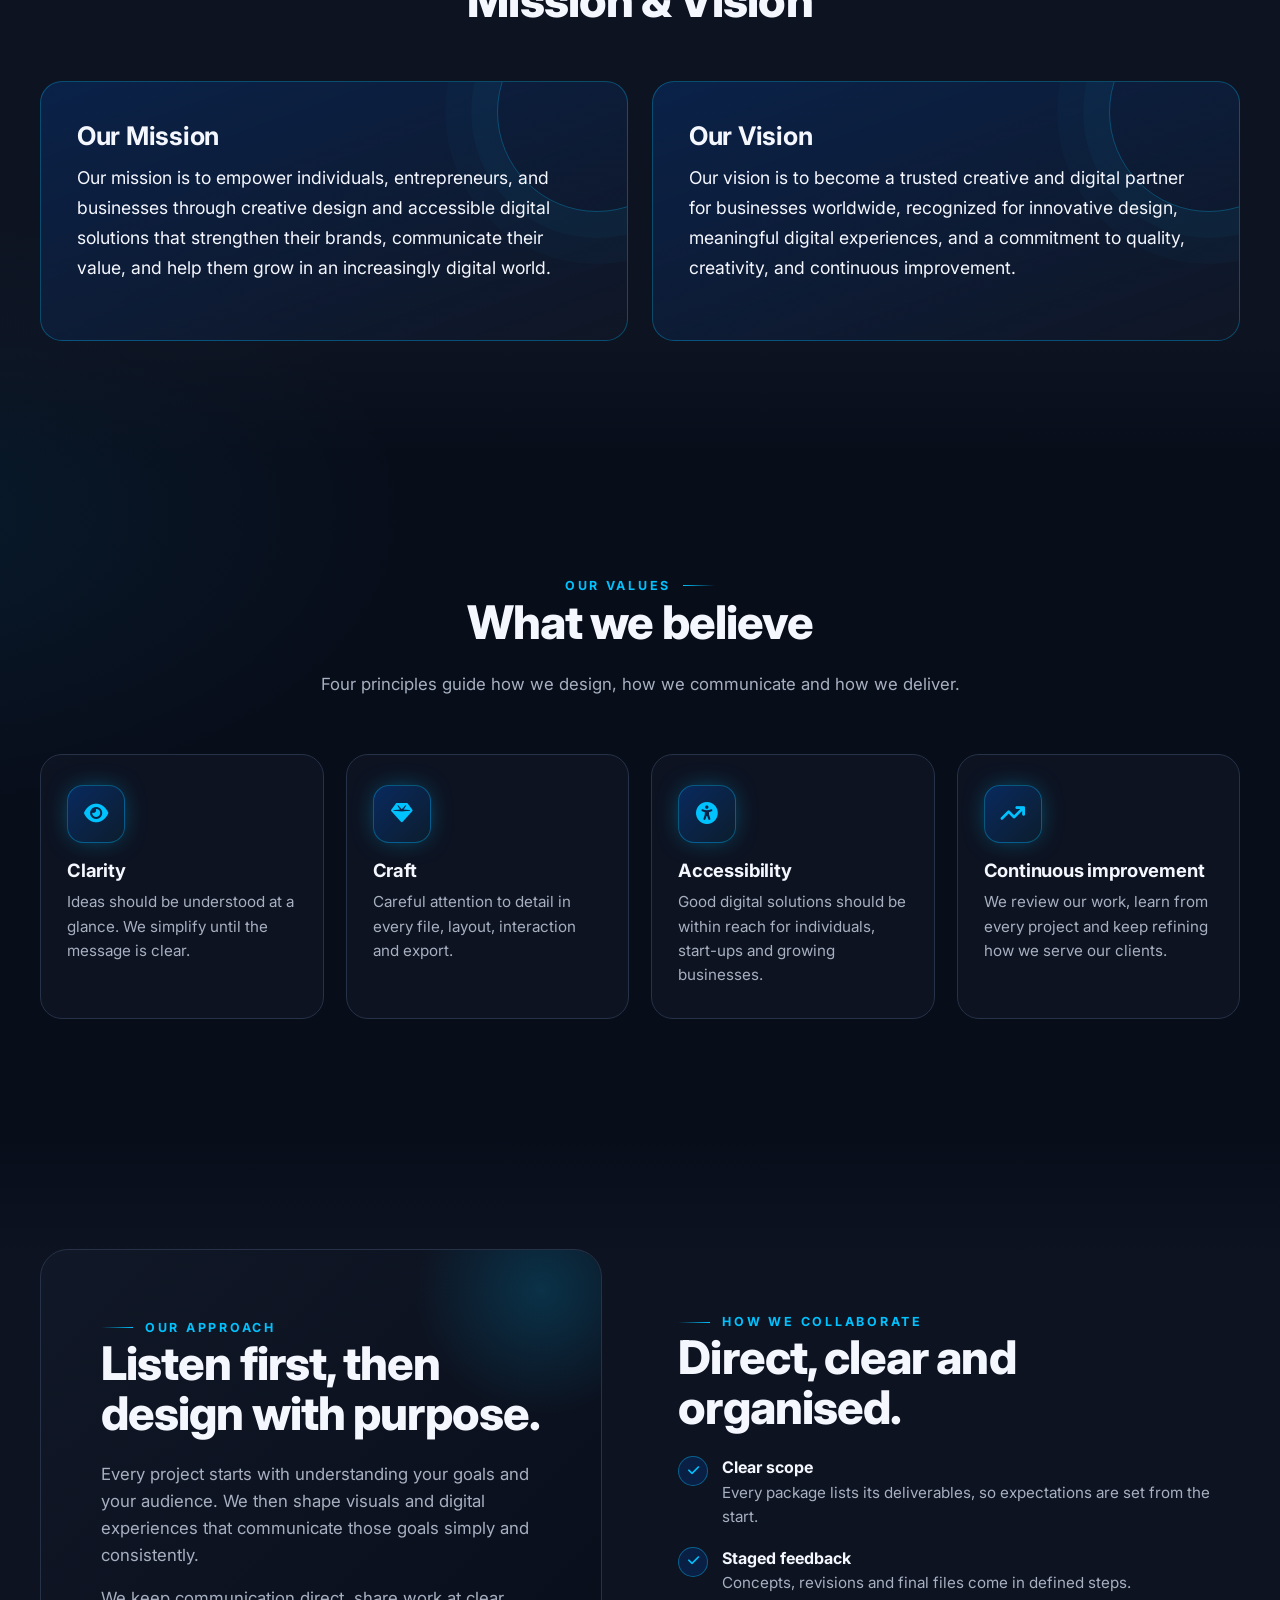
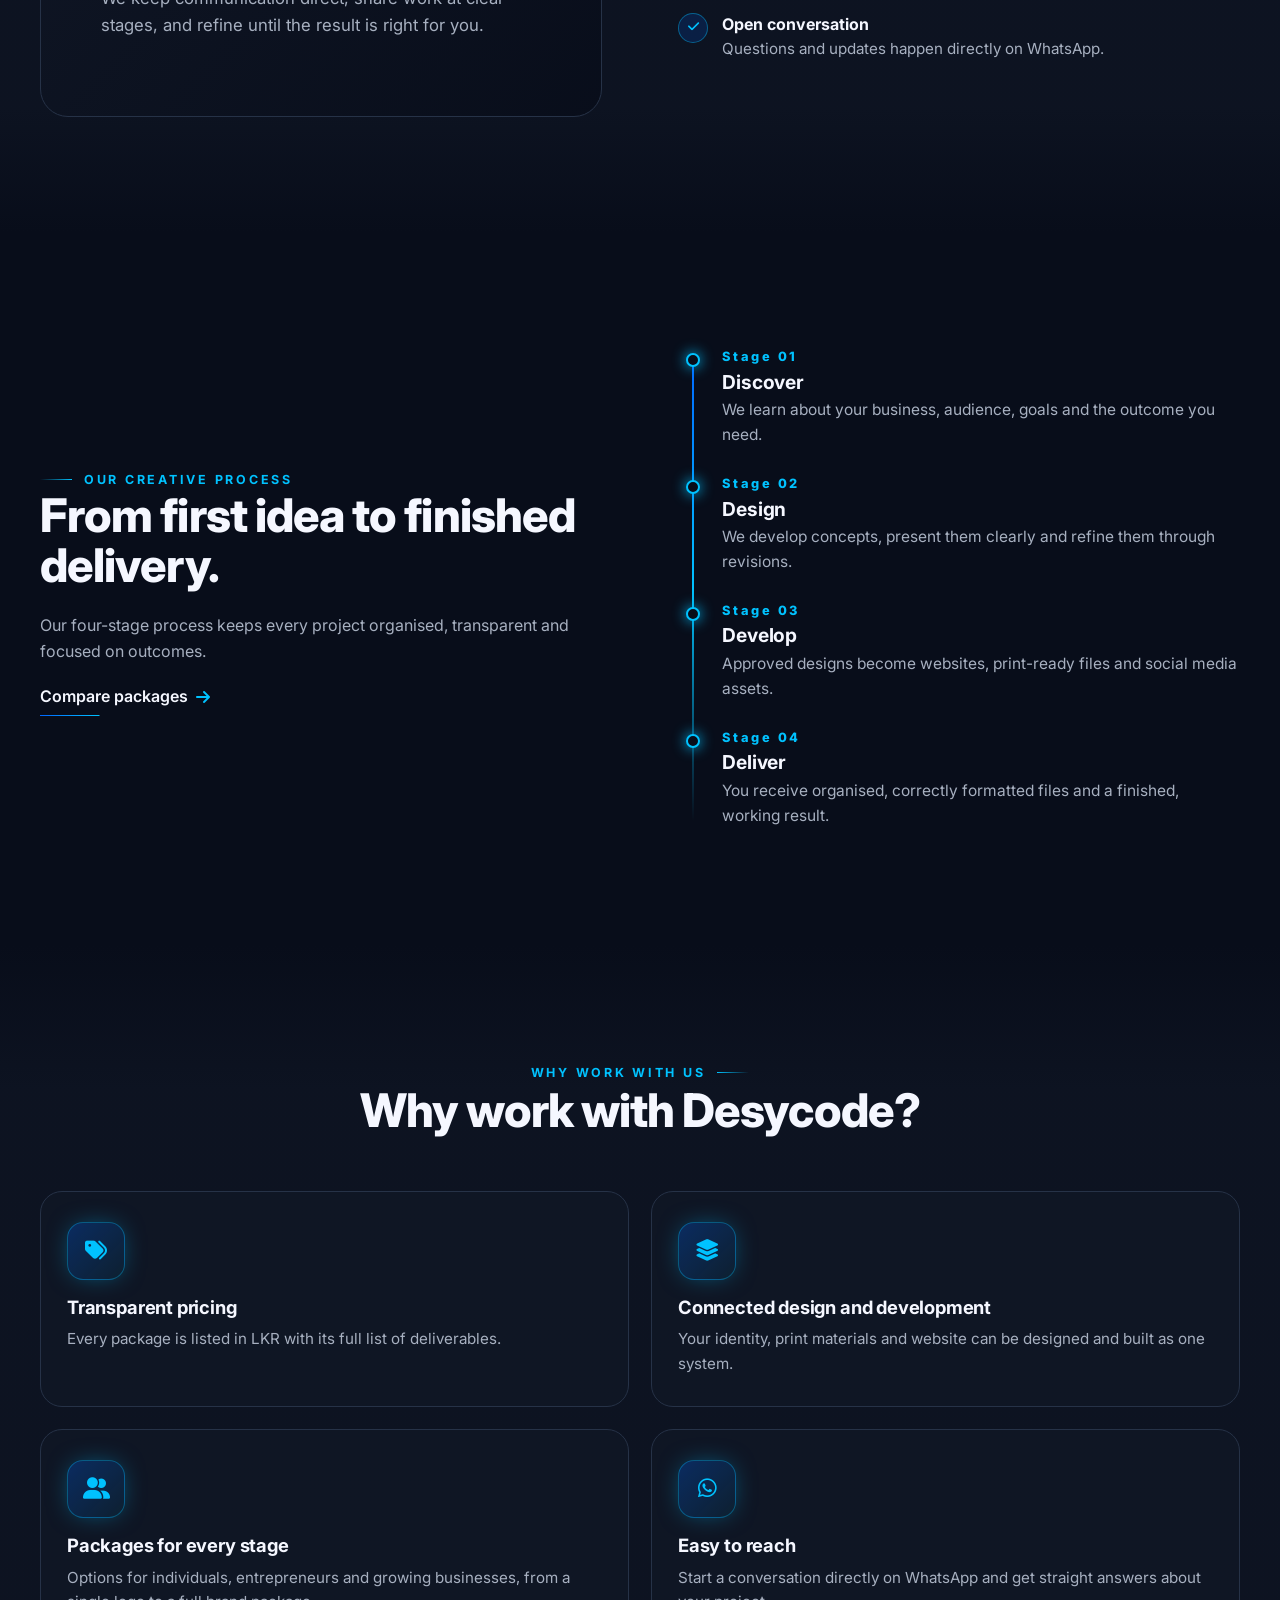
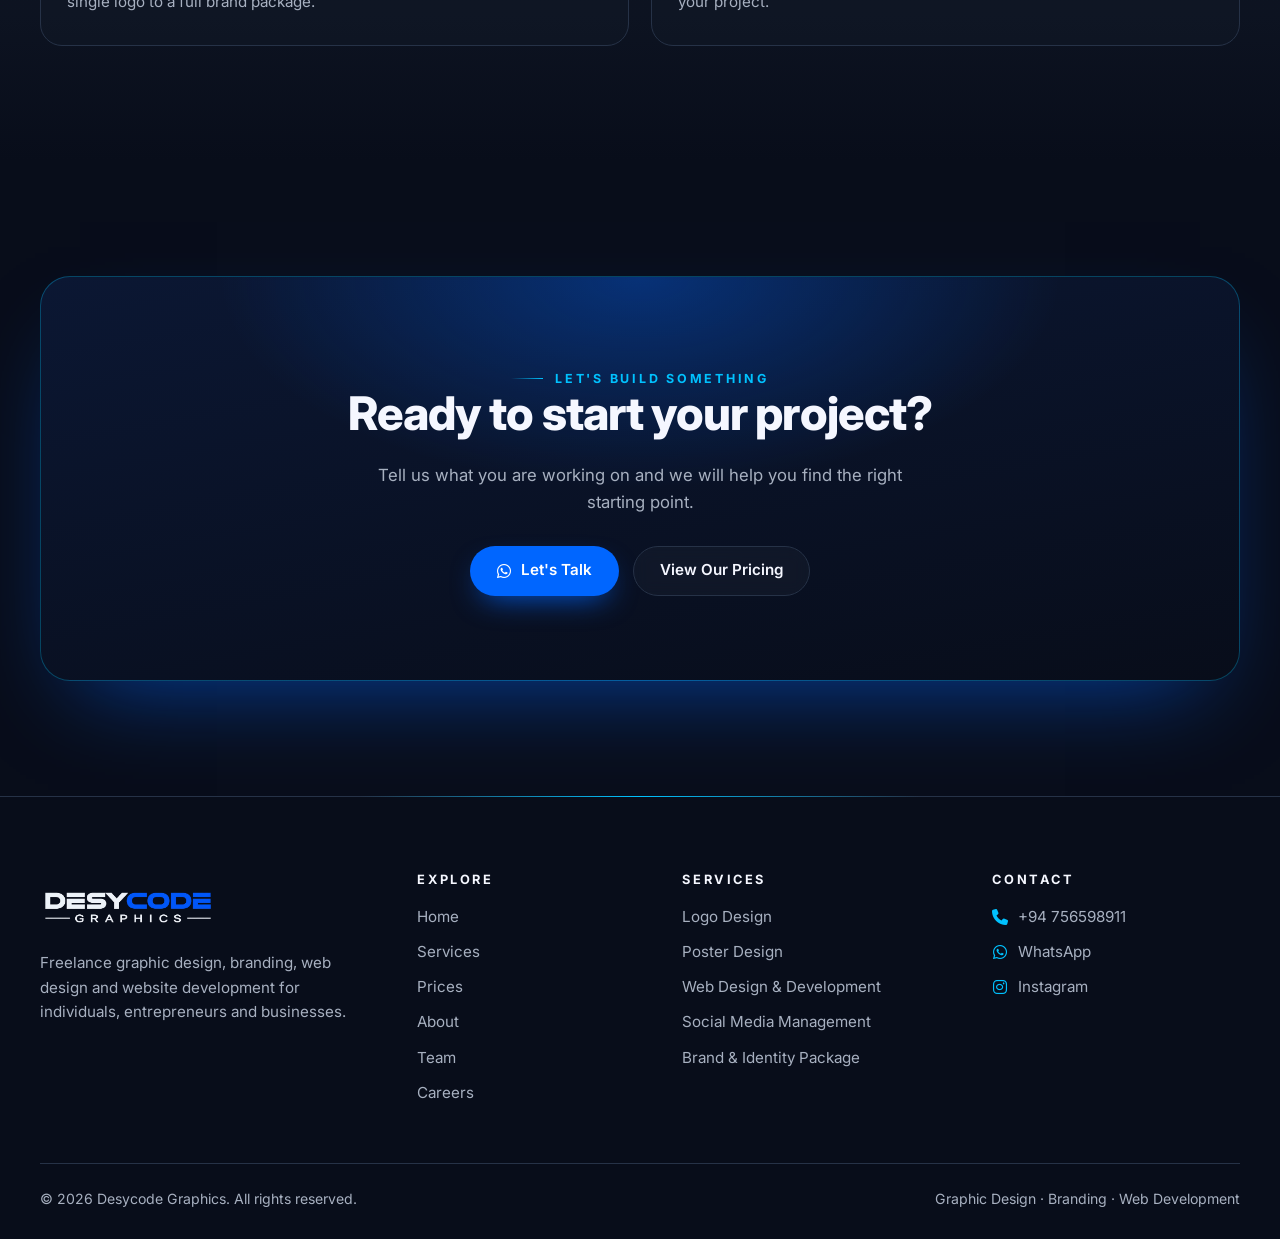
==== commit 4a495188: "Update about.html" ====
--- a/about.html
+++ b/about.html
@@ -5,7 +5,7 @@
   <meta name="viewport" content="width=device-width, initial-scale=1">
   <title>About | Desycode Graphics</title>
   <meta name="description" content="Learn about Desycode Graphics, a freelance creative agency focused on graphic design, brand identity, web design and website development. Read our mission and vision.">
-  <link rel="icon" href="assets/logo-mark.png" type="image/png">
+  <link rel="icon" href="logo-mark.png" type="image/png">
   <link rel="preconnect" href="https://fonts.googleapis.com">
   <link rel="preconnect" href="https://fonts.gstatic.com" crossorigin>
   <link href="https://fonts.googleapis.com/css2?family=Inter:wght@400;500;600;700;800;900&amp;display=swap" rel="stylesheet">
@@ -18,7 +18,7 @@
 
 <header class="site-header">
   <a class="brand" href="index.html" aria-label="Desycode Graphics home">
-    <img src="assets/logo-wordmark.png" alt="Desycode Graphics" width="640" height="213">
+    <img src="logo-wordmark.png" alt="Desycode Graphics" width="640" height="213">
   </a>
   <input class="nav-toggle" type="checkbox" id="nav-toggle" aria-label="Show navigation menu">
   <label class="menu-btn" for="nav-toggle" aria-hidden="true"><span></span><span></span><span></span></label>
@@ -240,7 +240,7 @@
   <div class="container">
     <div class="footer-grid">
       <div class="footer-brand">
-        <img class="footer-logo" src="assets/logo-wordmark.png" alt="Desycode Graphics" width="640" height="213" loading="lazy">
+        <img class="footer-logo" src="logo-wordmark.png" alt="Desycode Graphics" width="640" height="213" loading="lazy">
         <p>Freelance graphic design, branding, web design and website development for individuals, entrepreneurs and businesses.</p>
       </div>
       <nav aria-label="Footer navigation">
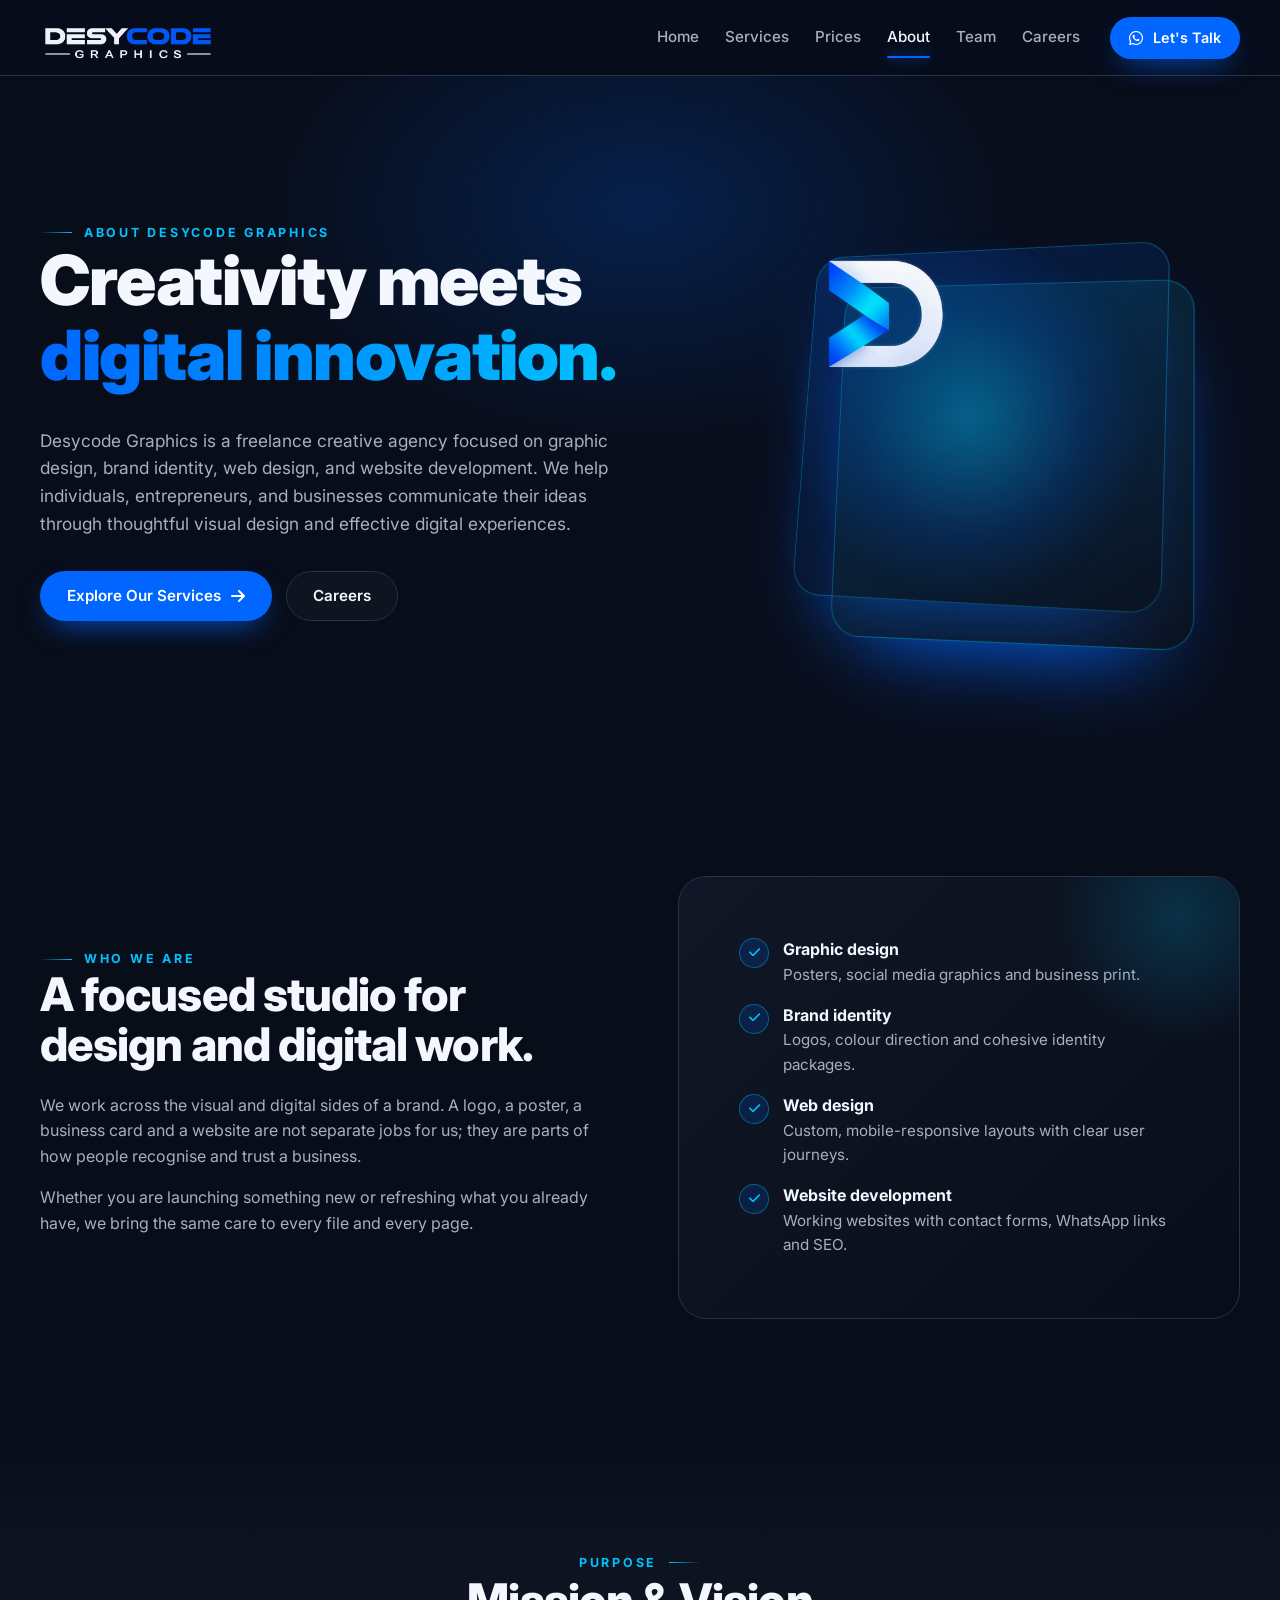
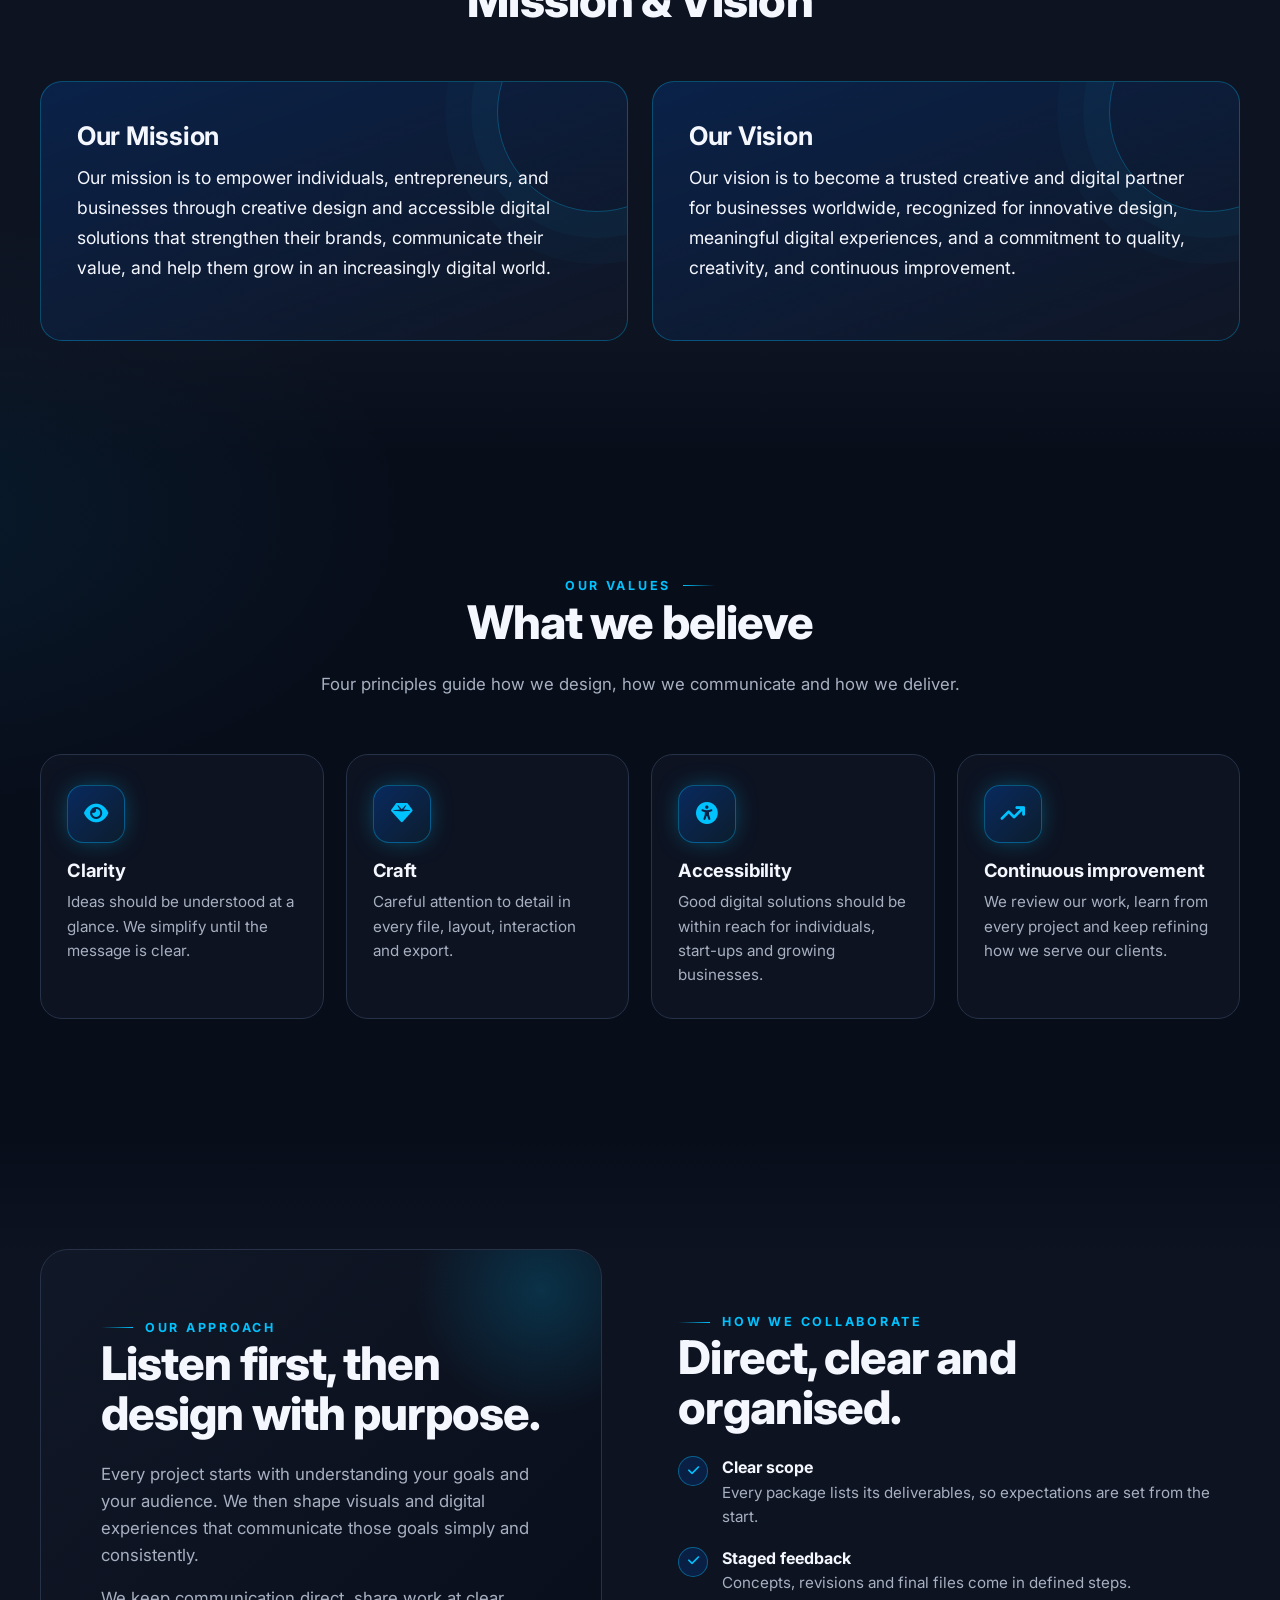
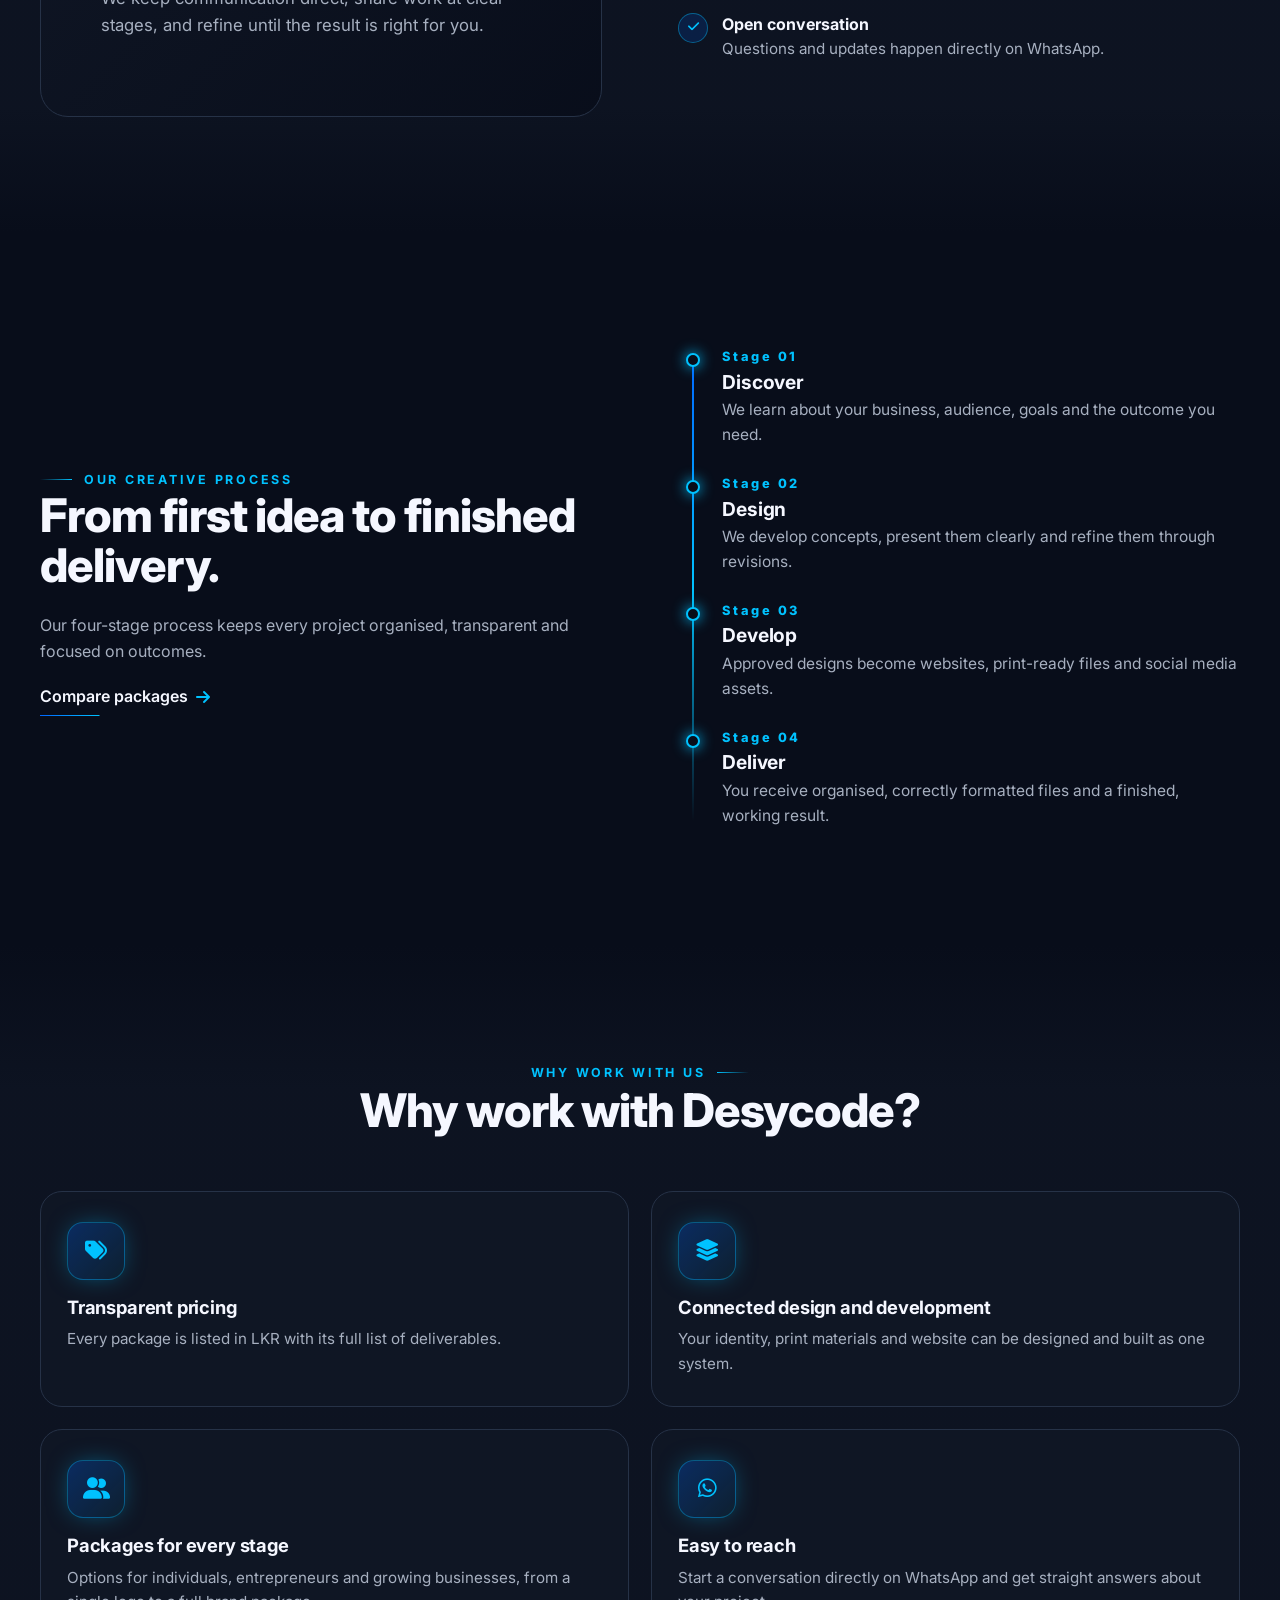
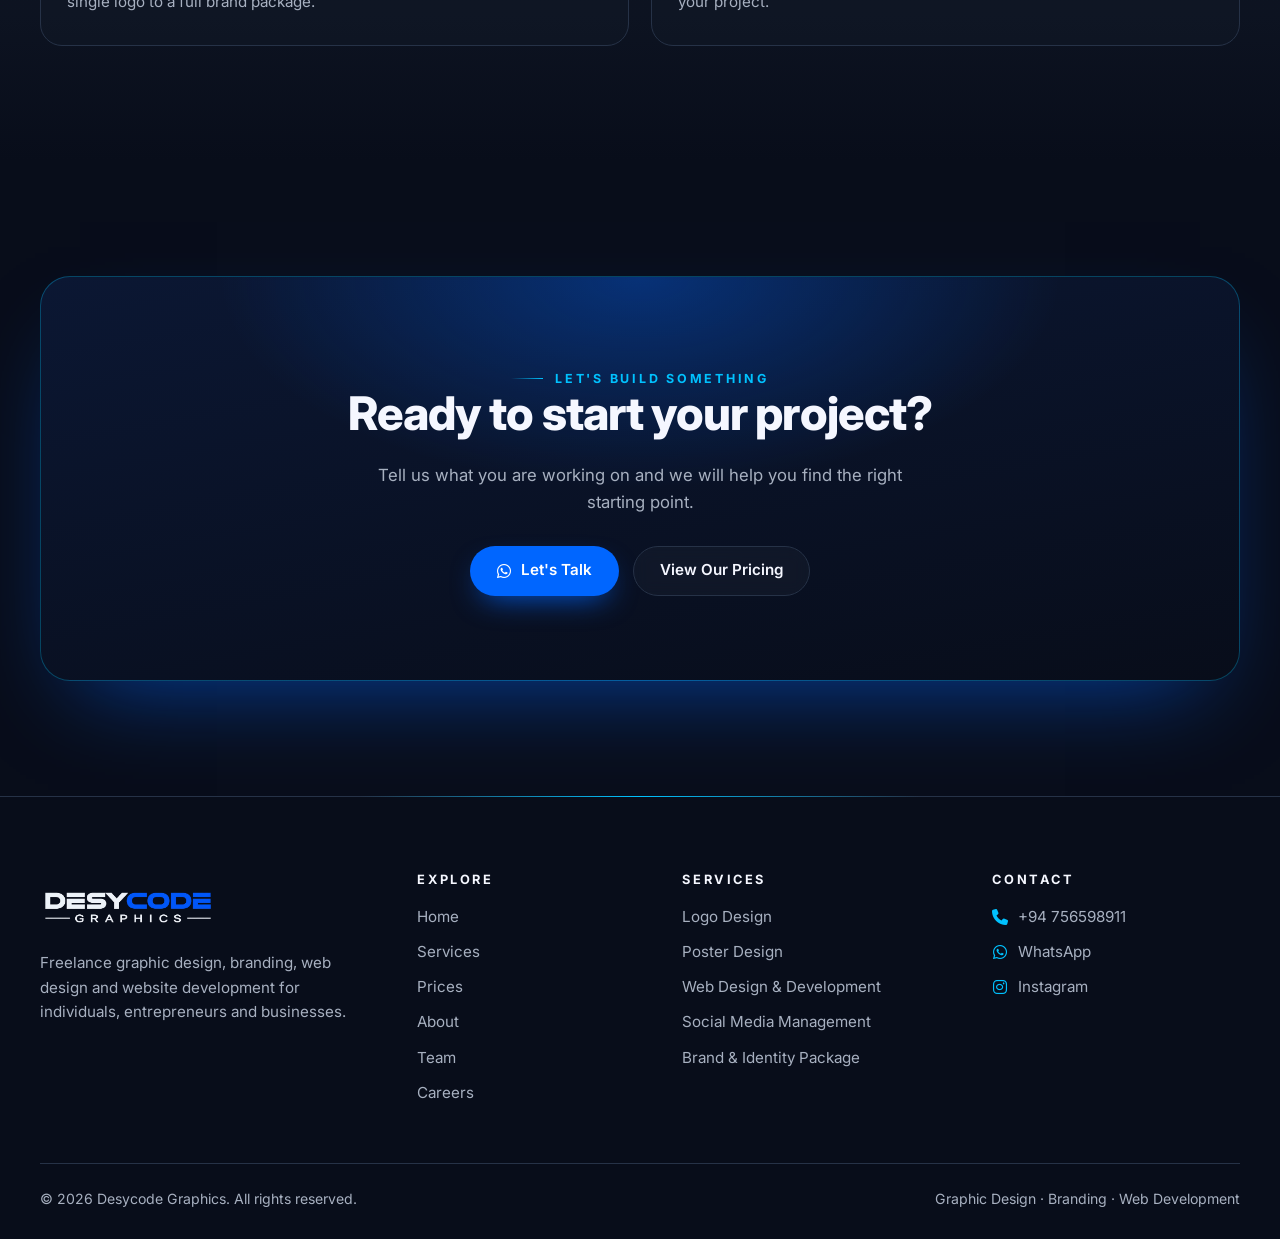
==== commit c4401461: "Update about.html" ====
--- a/about.html
+++ b/about.html
@@ -54,7 +54,7 @@
         <div class="plate"></div>
         <div class="plate plate-2"></div>
         <div class="glow-core"></div>
-        <img class="logo-mark" src="assets/logo-mark.png" alt="Desycode Graphics D mark" width="800" height="800">
+        <img class="logo-mark" src="logo-mark.png" alt="Desycode Graphics D mark" width="800" height="800">
       </div>
     </div>
   </section>
